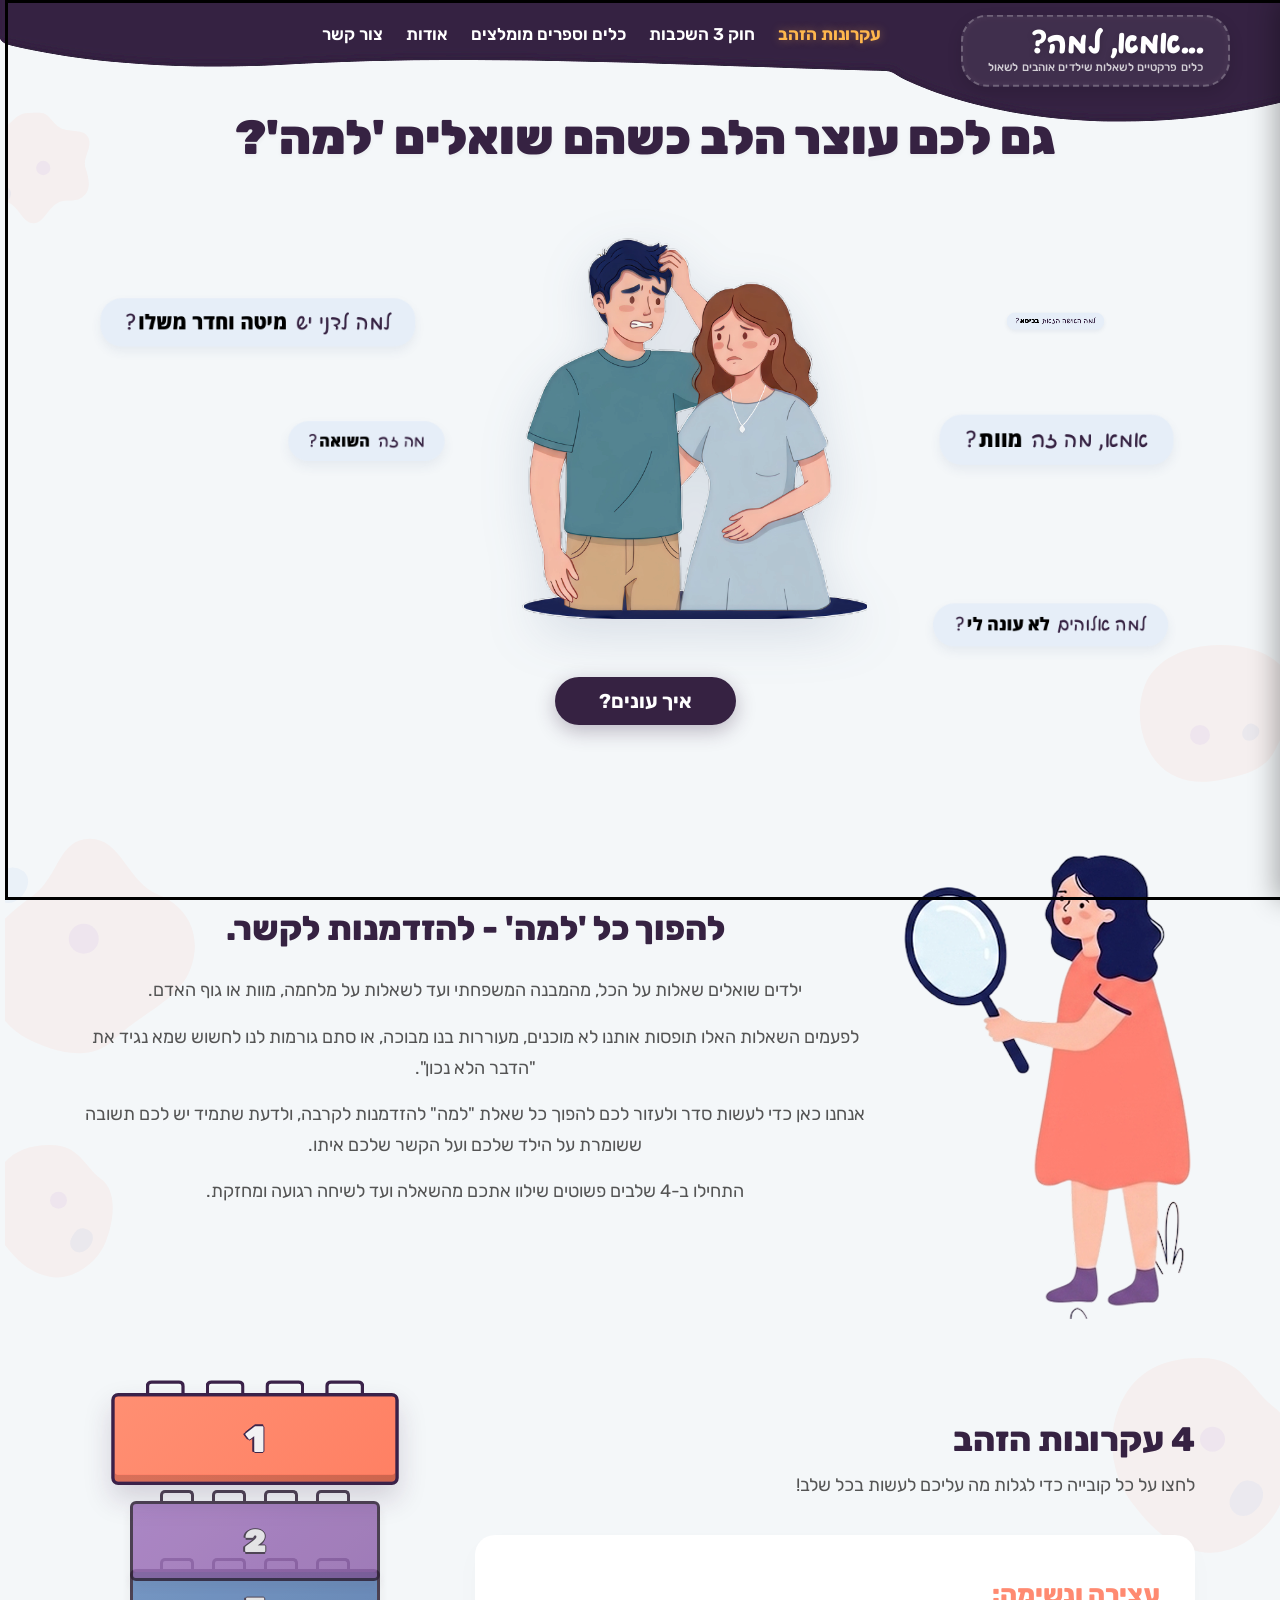
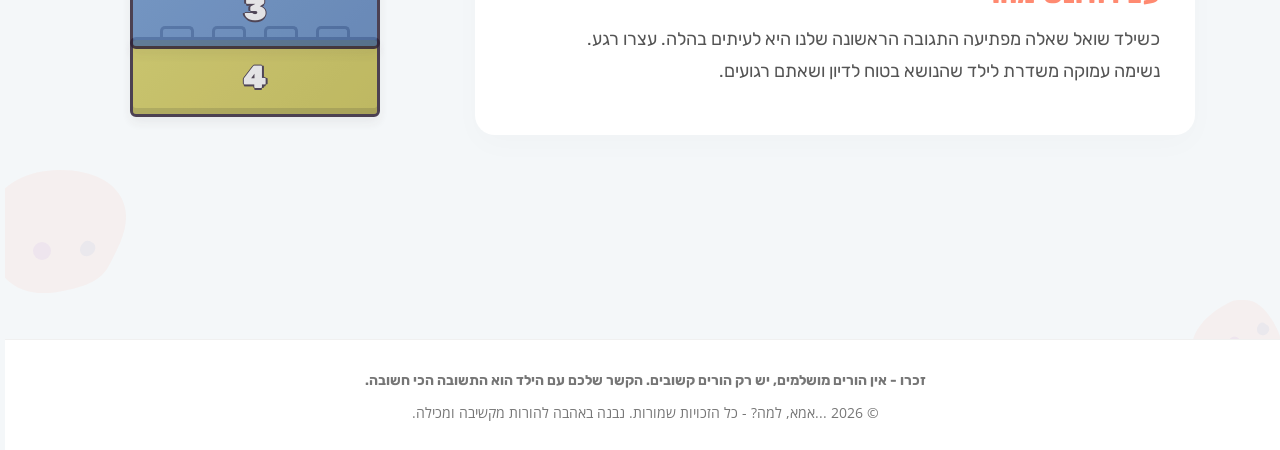
==== index.html @ 7086924c "יישור שורות סקשן עקרונות הזהב" ====
<!DOCTYPE html>
<html lang="he" dir="rtl">

<head>
    <meta charset="utf-8" />
    <title>...אמא, למה? | כלים פרקטיים לשאלות של ילדים</title>
    <meta name="viewport" content="width=device-width, initial-scale=1.0, user-scalable=yes">

    <!-- Meta Descriptions for SEO -->
    <meta name="description"
        content="אתר המעניק כלים מעשיים ותשובות מותאמות לשאלות מורכבות שילדים שואלים על החיים, משפחה, חברה ונושאים רגישים.">

    <!-- CSS Links -->
    <link href="styles/reset.css" rel="stylesheet" />
    <link href="styles/common.css" rel="stylesheet" />
    <link href="styles/indexStyle.css" rel="stylesheet" />
</head>

<body>
    <!-- Thin Frame Border for Visual Focus -->
    <div class="global-frame"></div>

    <!-- Soft Pastel Amorphous Background Graphics inside wrapper to prevent bottom overflow -->
    <div class="bg-decorations-container" aria-hidden="true">
        <!-- Soft Pastel Amorphous Background Graphic on Left (Mid) -->
        <div class="bg-flower-decor">
            <svg viewBox="0 0 200 200" fill="none" xmlns="http://www.w3.org/2000/svg">
                <path
                    d="M100 15C125 15 130 50 155 60C180 70 190 95 180 120C170 145 140 155 120 175C100 195 70 185 50 175C30 165 15 140 15 115C15 90 35 75 55 60C75 45 75 15 100 15Z"
                    fill="#FF8A71" opacity="0.08" />
                <circle cx="95" cy="95" r="12" fill="#8B5CF6" opacity="0.06" />
                <path d="M45 40C55 45 50 60 40 65C30 70 20 60 25 50C30 40 35 35 45 40Z" fill="#4687E2" opacity="0.06" />
            </svg>
        </div>

        <!-- Soft Pastel Amorphous Background Graphic on Right (Mid-Low) -->
        <div class="bg-flower-decor-right">
            <svg viewBox="0 0 200 200" fill="none" xmlns="http://www.w3.org/2000/svg">
                <path
                    d="M100 20C135 20 140 45 160 60C180 75 175 110 165 135C155 160 125 180 100 175C75 170 60 155 45 135C30 115 25 85 35 60C45 35 65 20 100 20Z"
                    fill="#FF8A71" opacity="0.08" />
                <circle cx="110" cy="85" r="10" fill="#8B5CF6" opacity="0.06" />
                <path d="M145 120C155 125 150 140 140 145C130 150 120 140 125 130C130 120 135 115 145 120Z"
                    fill="#4687E2" opacity="0.06" />
            </svg>
        </div>

        <!-- Soft Pastel Amorphous Background Graphic on Left (High) -->
        <div class="bg-flower-decor-left-high">
            <svg viewBox="0 0 200 200" fill="none" xmlns="http://www.w3.org/2000/svg">
                <path
                    d="M100 15C115 15 120 35 135 40C150 45 170 40 175 55C180 70 165 85 170 100C175 115 180 135 165 145C150 155 140 145 125 155C110 165 105 185 90 185C75 185 70 165 55 155C40 145 25 155 15 140C5 125 15 105 15 90C15 75 5 55 15 45C25 35 45 40 55 30C65 20 70 15 90 15Z"
                    fill="#FF8A71" opacity="0.08" />
                <circle cx="105" cy="100" r="11" fill="#8B5CF6" opacity="0.06" />
                <path d="M50 130C60 135 55 150 45 155C35 160 25 150 30 140C35 130 40 125 50 130Z" fill="#4687E2"
                    opacity="0.06" />
            </svg>
        </div>

        <!-- Soft Pastel Amorphous Background Graphic on Left (Mid-Low) -->
        <div class="bg-flower-decor-left-mid-low">
            <svg viewBox="0 0 200 200" fill="none" xmlns="http://www.w3.org/2000/svg">
                <path
                    d="M100 20C135 20 140 45 160 60C180 75 175 110 165 135C155 160 125 180 100 175C75 170 60 155 45 135C30 115 25 85 35 60C45 35 65 20 100 20Z"
                    fill="#FF8A71" opacity="0.08" />
                <circle cx="110" cy="85" r="10" fill="#8B5CF6" opacity="0.06" />
                <path d="M145 120C155 125 150 140 140 145C130 150 120 140 125 130C130 120 135 115 145 120Z"
                    fill="#4687E2" opacity="0.06" />
            </svg>
        </div>

        <!-- Soft Pastel Amorphous Background Graphic on Right (Mid-High) -->
        <div class="bg-flower-decor-right-mid-high">
            <svg viewBox="0 0 200 200" fill="none" xmlns="http://www.w3.org/2000/svg">
                <path
                    d="M100 30C130 30 160 40 170 65C180 90 165 115 155 135C145 155 125 160 100 165C75 170 50 165 35 145C20 125 15 95 25 70C35 45 65 30 100 30Z"
                    fill="#FF8A71" opacity="0.08" />
                <circle cx="80" cy="120" r="10" fill="#8B5CF6" opacity="0.06" />
                <path d="M135 110C142 113 140 122 133 125C126 128 120 122 123 115C126 109 130 107 135 110Z"
                    fill="#4687E2" opacity="0.06" />
            </svg>
        </div>

        <!-- Soft Pastel Amorphous Background Graphic on Right (Low) -->
        <div class="bg-flower-decor-right-low">
            <svg viewBox="0 0 200 200" fill="none" xmlns="http://www.w3.org/2000/svg">
                <path
                    d="M100 20C120 20 135 40 145 60C155 80 160 110 150 135C140 160 115 170 95 175C75 180 55 175 40 155C25 135 20 105 25 80C30 55 55 35 75 25C85 20 85 20 100 20Z"
                    fill="#FF8A71" opacity="0.08" />
                <circle cx="85" cy="80" r="8" fill="#8B5CF6" opacity="0.06" />
                <path d="M130 55C138 58 135 68 128 70C120 72 115 65 118 58C121 52 125 50 130 55Z" fill="#4687E2"
                    opacity="0.06" />
            </svg>
        </div>

        <!-- Soft Pastel Amorphous Background Graphic on Left (Low) -->
        <div class="bg-flower-decor-left-low">
            <svg viewBox="0 0 200 200" fill="none" xmlns="http://www.w3.org/2000/svg">
                <path
                    d="M100 30C130 30 160 40 170 65C180 90 165 115 155 135C145 155 125 160 100 165C75 170 50 165 35 145C20 125 15 95 25 70C35 45 65 30 100 30Z"
                    fill="#FF8A71" opacity="0.08" />
                <circle cx="80" cy="120" r="10" fill="#8B5CF6" opacity="0.06" />
                <path d="M135 110C142 113 140 122 133 125C126 128 120 122 123 115C126 109 130 107 135 110Z"
                    fill="#4687E2" opacity="0.06" />
            </svg>
        </div>

        <!-- Soft Pastel Amorphous Background Graphic on Bottom Right -->
        <div class="bg-flower-decor-bottom-right">
            <svg viewBox="0 0 200 200" fill="none" xmlns="http://www.w3.org/2000/svg">
                <path
                    d="M100 40C120 40 140 50 150 70C160 90 150 110 140 120C130 130 110 135 90 130C70 125 60 110 50 90C40 70 60 50 80 40C90 35 90 40 100 40Z"
                    fill="#FF8A71" opacity="0.08" />
                <circle cx="110" cy="90" r="8" fill="#8B5CF6" opacity="0.06" />
                <path d="M120 70C125 72 122 78 118 80C114 82 110 78 112 74C114 70 116 68 120 70Z" fill="#4687E2"
                    opacity="0.06" />
            </svg>
        </div>
    </div>

    <!-- ==========================================
         ABOVE THE FOLD
         ========================================== -->
    <!-- Eggplant Wavy Header / Navbar -->
    <header class="main-header">
        <!-- New Bubbly Background SVGs -->
        <!-- Bubbly & Wavy Header Background with organic liquid blend -->
        <div class="header-svgs-bg">
            <!-- Highly refined SVG gooey filter to round out the intersection smoothly -->
            <svg style="visibility: hidden; position: absolute;" width="0" height="0"
                xmlns="http://www.w3.org/2000/svg">
                <defs>
                    <filter id="goo">
                        <feGaussianBlur in="SourceGraphic" stdDeviation="5" result="blur" />
                        <feColorMatrix in="blur" mode="matrix" values="1 0 0 0 0  0 1 0 0 0  0 0 1 0 0  0 0 0 18 -7"
                            result="goo" />
                    </filter>
                </defs>
            </svg>
            <!-- 1: Stretching wave across the top -->
            <svg class="header-bg-wave" viewBox="0 0 1440 120" preserveAspectRatio="none"
                xmlns="http://www.w3.org/2000/svg">
                <path d="M0,0 H1440 V60 C1100,100 700,50 300,70 C150,75 50,60 0,50 Z" fill="#362242" />
            </svg>
            <!-- 2: Bubbly element under logo (RTL Right side) -->
            <svg class="header-logo-blob" viewBox="0 0 400 140" preserveAspectRatio="none"
                xmlns="http://www.w3.org/2000/svg">
                <path d="M400,0 V100 C250,140 100,120 20,80 C10,60 0,40 0,0 Z" fill="#362242" />
            </svg>
        </div>
        <div class="header-container">
            <!-- Logo & Slogan (Right aligned in RTL) -->
            <a href="index.html" class="logo-area">
                <h1 class="logo-title">...אמא, למה?</h1>
                <span class="logo-slogan">כלים פרקטיים לשאלות שילדים אוהבים לשאול</span>
            </a>

            <!-- Desktop Navigation Links (Left aligned in RTL) -->
            <nav class="desktop-nav" aria-label="ניווט ראשי">
                <ul class="nav-list">
                    <li><a href="index.html#lego-principles" class="nav-link active" data-page="home">עקרונות הזהב</a>
                    </li>
                    <li><a href="layers.html" class="nav-link" data-page="layers">חוק 3 השכבות</a></li>
                    <li><a href="tools.html" class="nav-link" data-page="tools">כלים וספרים מומלצים</a></li>
                    <li><a href="about.html" class="nav-link" data-page="about">אודות</a></li>
                    <li><a href="contact.html" class="nav-link" data-page="contact">צור קשר</a></li>
                </ul>
            </nav>

            <!-- Mobile Hamburger Button -->
            <button id="hamburger-btn" class="hamburger-btn" aria-label="פתח תפריט ניווט" aria-expanded="false">
                <span class="hamburger-bar"></span>
                <span class="hamburger-bar"></span>
                <span class="hamburger-bar"></span>
            </button>
        </div>


    </header>

    <!-- Mobile Drawer Navigation -->
    <div id="mobile-menu" class="mobile-menu-drawer">
        <div class="mobile-menu-overlay"></div>
        <div class="mobile-menu-content">
            <div class="mobile-menu-header">
                <span class="mobile-menu-title">...אמא, למה?</span>
                <button id="close-menu-btn" class="close-menu-btn" aria-label="סגור תפריט">&times;</button>
            </div>
            <ul class="mobile-nav-list">
                <li><a href="index.html#lego-principles" class="menu-link active" data-page="home">עקרונות הזהב</a></li>
                <li><a href="layers.html" class="menu-link" data-page="layers">חוק 3 השכבות</a></li>
                <li><a href="tools.html" class="menu-link" data-page="tools">כלים וספרים מומלצים</a></li>
                <li><a href="about.html" class="menu-link" data-page="about">אודות</a></li>
                <li><a href="contact.html" class="menu-link" data-page="contact">צור קשר</a></li>
            </ul>
        </div>
    </div>

    <main class="main-page-content">
        <!-- Speech Bubble Question Cloud -->
        <section class="above-the-fold-section">
            <h2 class="hero-title">גם לכם עוצר הלב כשהם שואלים 'למה'?</h2>

            <div class="mobile-parents-container">
                <img src="images/parents.png" alt="הורים" class="mobile-parents-img" />
            </div>

            <main id="bubble-field" class="bubble-field-container">
                <div id="bubble-cluster" class="bubble-cluster-grid">

                    <!-- Left Side Speech Bubbles (5 bubbles) -->
                    <div class="hero-bubbles-column left-column">
                        <div class="chat-bubble kid interactive-bubble tail-bottom-left size-medium" id="bubble-lesbian"
                            data-question-id="lesbian">
                            מה זה אומר שמישהי <strong>לסבית</strong>?
                        </div>
                        <div class="chat-bubble kid interactive-bubble tail-bottom-left size-medium-large"
                            data-question-id="wheelchair">
                            למה האישה הזאת <strong>בכיסא</strong>?
                        </div>
                        <div class="chat-bubble kid interactive-bubble tail-top-right size-large"
                            data-question-id="death">
                            אמא, מה זה <strong>מוות</strong>?
                        </div>
                        <div class="chat-bubble kid interactive-bubble tail-top-right size-small" id="bubble-ashkenazi"
                            data-question-id="ashkenazi">
                            מה זה אומר שאני <strong>אשכנזי</strong>?
                        </div>
                        <div class="chat-bubble kid interactive-bubble tail-top-left size-medium-large"
                            data-question-id="god-answering">
                            למה אלוהים <strong>לא עונה לי</strong>?
                        </div>
                    </div>

                    <!-- Center Parents Image -->
                    <div class="hero-parents-center">
                        <img src="images/parents.png" alt="הורים" class="hero-parents-img" />
                    </div>

                    <!-- Right Side Speech Bubbles (6 bubbles) -->
                    <div class="hero-bubbles-column right-column">
                        <div class="chat-bubble kid interactive-bubble tail-top-left size-medium-large"
                            data-question-id="two-dads">
                            למה לנועה יש <strong>שני אבאים</strong>?
                        </div>
                        <div class="chat-bubble kid interactive-bubble tail-bottom-right size-large"
                            data-question-id="danny-room">
                            למה לדני יש <strong>מיטה וחדר משלו</strong>?
                        </div>
                        <div class="chat-bubble kid interactive-bubble tail-bottom-left size-medium"
                            data-question-id="holocaust">
                            מה זה <strong>השואה</strong>?
                        </div>
                        <div class="chat-bubble kid interactive-bubble tail-top-right size-medium-large"
                            data-question-id="sign-language">
                            למה אנשים מדברים <strong>עם הידיים</strong>?
                        </div>
                        <div class="chat-bubble kid interactive-bubble tail-bottom-right size-small"
                            data-question-id="skin-color">
                            למה האיש הזה <strong>שחור</strong>?
                        </div>
                    </div>

                </div>
            </main>

            <div class="hero-cta-wrapper">
                <a href="#commandments" class="hero-cta-btn">איך עונים?</a>
            </div>
        </section>

        <!-- ==========================================
         BELOW THE FOLD
         ========================================== -->

        <!-- סקשן 1: אודות ו-4 הדיברות -->
        <section id="commandments" class="below-the-fold-section explanation-section">
            <div class="explanation-header-container">
                <div class="explanation-text-content">
                    <h2 class="explanation-title">להפוך כל 'למה' - להזדמנות לקשר.</h2>
                    <div class="explanation-paragraphs">
                        <p>ילדים שואלים שאלות על הכל, מהמבנה המשפחתי ועד לשאלות על מלחמה, מוות או גוף האדם.</p>
                        <p>לפעמים השאלות האלו תופסות אותנו לא מוכנים, מעוררות בנו מבוכה, או סתם גורמות לנו לחשוש שמא
                            נגיד את "הדבר הלא נכון".</p>
                        <p>אנחנו כאן כדי לעשות סדר ולעזור לכם להפוך כל שאלת "למה" להזדמנות לקרבה, ולדעת שתמיד יש לכם
                            תשובה ששומרת על הילד שלכם ועל הקשר שלכם איתו.</p>
                        <p>התחילו ב-4 שלבים פשוטים שילוו אתכם מהשאלה ועד לשיחה רגועה ומחזקת.</p>
                    </div>
                </div>

                <div class="explanation-character-container">
                    <img src="images/girl in red.png" alt="איור של ילדה קשובה" class="girl-illustration" />
                </div>
            </div>
        </section>

        <!-- ==========================================
         סקשן 2: 4 עקרונות הזהב (קוביות לגו אינטראקטיביות)
         ========================================== -->
        <section id="lego-principles" class="below-the-fold-section lego-principles-section active-1">
            <div class="lego-principles-container">
                <!-- Right Column: Title, Subtitle and dynamic text box (RTL: appears right) -->
                <div class="lego-text-column">
                    <h2 class="lego-section-title">4 עקרונות הזהב</h2>
                    <p class="lego-section-subtitle">לחצו על כל קובייה כדי לגלות מה עליכם לעשות בכל שלב!</p>

                    <div class="lego-text-container" id="lego-text-container">
                        <h3 class="lego-text-title" id="lego-text-title">עצירה ונשימה:</h3>
                        <p class="lego-text-desc" id="lego-text-desc">כשילד שואל שאלה מפתיעה התגובה הראשונה שלנו היא
                            לעיתים בהלה. עצרו רגע.<br>נשימה עמוקה משדרת לילד שהנושא בטוח לדיון ושאתם רגועים.</p>
                    </div>
                </div>

                <!-- Left Column: LEGO Brick Tower (RTL: appears left) -->
                <div class="lego-tower-column">
                    <div class="lego-tower active-1" id="lego-tower">
                        <!-- Brick 1 -->
                        <button class="lego-brick brick-1 active" data-brick="1" aria-label="עקרון 1: עצירה ונשימה">
                            <span class="brick-studs">
                                <span></span>
                                <span></span>
                                <span></span>
                                <span></span>
                            </span>
                            <span class="brick-label">1</span>
                        </button>

                        <!-- Brick 2 -->
                        <button class="lego-brick brick-2" data-brick="2" aria-label="עקרון 2: שיקוף והבהרה">
                            <span class="brick-studs">
                                <span></span>
                                <span></span>
                                <span></span>
                                <span></span>
                            </span>
                            <span class="brick-label">2</span>
                        </button>

                        <!-- Brick 3 -->
                        <button class="lego-brick brick-3" data-brick="3" aria-label="עקרון 3: דיוק התשובה">
                            <span class="brick-studs">
                                <span></span>
                                <span></span>
                                <span></span>
                                <span></span>
                            </span>
                            <span class="brick-label">3</span>
                        </button>

                        <!-- Brick 4 -->
                        <button class="lego-brick brick-4" data-brick="4" aria-label="עקרון 4: בדיקת תחושת הילד">
                            <span class="brick-studs">
                                <span></span>
                                <span></span>
                                <span></span>
                                <span></span>
                            </span>
                            <span class="brick-label">4</span>
                        </button>
                    </div>
                </div>
            </div>
        </section>




        <!-- ==========================================
         MODAL POPUP FOR QUESTIONS & ANSWERS
         ========================================== -->
        <div id="question-modal" class="modal-overlay" aria-hidden="true" style="display: none;">
            <div class="modal-backdrop"></div>
            <div class="modal-content">
                <button id="modal-close-btn" class="modal-close-btn" aria-label="סגור חלון">&times;</button>
                <div id="modal-body" class="modal-body">
                    <!-- Dynamically injected Q&A details -->
                </div>
            </div>
        </div>

    </main>

    <!-- Footer Area -->
    <footer class="main-footer">
        <p class="footer-quote">זכרו - אין הורים מושלמים, יש רק הורים קשובים. הקשר שלכם עם הילד הוא התשובה הכי חשובה.
        </p>
        <p class="footer-copyright" style="margin-top: 15px;">© 2026 ...אמא, למה? - כל הזכויות שמורות. נבנה באהבה להורות
            מקשיבה ומכילה.</p>
    </footer>

    <!-- JavaScripts -->
    <script src="scripts/bubbles.js"></script>
    <script src="scripts/dashboard.js"></script>
</body>

</html>
---- styles/common.css ----
/* ==========================================================================
   COMMON SHARED STYLES
   ========================================================================== */

/* ==========================================================================
   DESIGN LANGUAGE & SYSTEM VARIABLES
   ========================================================================== */
@import url('https://fonts.googleapis.com/css2?family=Playpen+Sans+Hebrew:wght@100..800&display=swap');
@import url('https://fonts.googleapis.com/css2?family=Open+Sans:wdth,wght@75..100,300..800&display=swap');
@import url('https://fonts.googleapis.com/css2?family=Rubik:wght@300..900&display=swap');

:root {
    /* Backgrounds */
    --bg-primary: #F4F7F9;
    /* Bluish-grey soft and soft (#F4F7F9) */
    --bg-secondary: #FFFFFF;
    /* Pure White */
    --bg-matte-grey: #EFF1F3;
    /* Premium Matte Grey for container */

    /* Brand Colors */
    --eggplant: #362242;
    /* Dark purple eggplant */
    --navy-blue: #1B2A4A;
    /* Navy Blue capsule divider */
    --bubble-azure: #E6EEF8;
    /* Speech bubble background */

    /* Text */
    --text-primary: #000000;
    --text-secondary: #545454;
    --text-tertiary: #767676;

    /* Highlights (Figma Spec) */
    --highlight-blue: #4687E2;
    --highlight-indigo: #B369E4;
    --highlight-yellow: #D2C517;

    /* Accent & Decorative Colors */
    --accent-salmon: #FF8A71;
    --accent-red: #E63946;
    --accent-orange: #F77F00;

    /* 3 Layers Variables - Gentle Pastels for high contrast dark text */
    --layer-1-color: #DCE9FD;
    /* Soft sky blue */
    --layer-1-hover: #C7DEFD;
    --layer-1-text: #1E3A8A;
    --layer-2-color: #F1E4FC;
    /* Soft purple */
    --layer-2-hover: #E6CEFC;
    --layer-2-text: #5B21B6;
    --layer-3-color: #FFEBE6;
    /* Soft peach */
    --layer-3-hover: #FFD7CE;
    --layer-3-text: #9A3412;
}

/* ==========================================================================
   GLOBAL RESET & DECORATIONS
   ========================================================================== */
* {
    box-sizing: border-box;
    margin: 0;
    padding: 0;
}

html {
    scroll-behavior: smooth;
    /* Hide scrollbar for Firefox and IE/Edge */
    scrollbar-width: none;
    -ms-overflow-style: none;
}

/* Hide scrollbar for Chrome, Safari and Opera */
html::-webkit-scrollbar {
    display: none;
}

body {
    background-color: var(--bg-primary);
    color: var(--text-primary);
    font-family: "Open Sans", sans-serif;
    font-size: 18px;
    font-weight: 400;
    min-height: 100vh;
    overflow-x: hidden;
    position: relative;
    display: flex;
    flex-direction: column;
    /* Hide scrollbar for Firefox and IE/Edge */
    scrollbar-width: none;
    -ms-overflow-style: none;
}

/* Hide scrollbar for Chrome, Safari and Opera */
body::-webkit-scrollbar {
    display: none;
}

/* Container to clip background decorations so they never overflow below the footer */
.bg-decorations-container {
    position: absolute;
    top: 0;
    left: 0;
    right: 0;
    bottom: 0;
    overflow: hidden;
    pointer-events: none;
    z-index: 0;
}

/* Let main content grow to push footer to the very bottom on short pages */
.main-page-content {
    flex: 1 0 auto;
}


/* Thin focus border around the entire body */
.global-frame {
    position: fixed;
    top: 0;
    left: 0;
    right: 0;
    bottom: 0;
    border: 3px solid #000000;
    pointer-events: none;
    z-index: 9999;
}

/* Background floating organic graphic (Left) */
.bg-flower-decor {
    position: absolute;
    top: 40%;
    left: -40px;
    width: 250px;
    height: 250px;
    pointer-events: none;
    z-index: 0;
    animation: floatDecor 8s ease-in-out infinite;
}

@keyframes floatDecor {

    0%,
    100% {
        transform: translateY(0) rotate(0deg);
    }

    50% {
        transform: translateY(-10px) rotate(3deg);
    }
}

/* Background floating organic graphic (Right) */
.bg-flower-decor-right {
    position: absolute;
    top: 65%;
    right: -40px;
    width: 250px;
    height: 250px;
    pointer-events: none;
    z-index: 0;
    animation: floatDecorRight 9s ease-in-out infinite;
}

@keyframes floatDecorRight {

    0%,
    100% {
        transform: translateY(0) rotate(0deg);
    }

    50% {
        transform: translateY(10px) rotate(-4deg);
    }
}

/* Background floating organic graphic (Right, High) */
.bg-flower-decor-right-high {
    position: absolute;
    top: 15%;
    right: -30px;
    width: 150px;
    height: 150px;
    pointer-events: none;
    z-index: 0;
    animation: floatDecorRightHigh 7s ease-in-out infinite;
}

@keyframes floatDecorRightHigh {
    0%,
    100% {
        transform: translateY(0) rotate(0deg) scale(1);
    }
    50% {
        transform: translateY(-8px) rotate(4deg) scale(1.02);
    }
}

/* Background floating organic graphic (Left, Low) */
.bg-flower-decor-left-low {
    position: absolute;
    top: 85%;
    left: -35px;
    width: 180px;
    height: 180px;
    pointer-events: none;
    z-index: 0;
    animation: floatDecorLeftLow 10s ease-in-out infinite;
}

@keyframes floatDecorLeftLow {
    0%,
    100% {
        transform: translateY(0) rotate(0deg) scale(1);
    }
    50% {
        transform: translateY(12px) rotate(-3deg) scale(0.98);
    }
}

/* Background floating organic graphic (Left, High) */
.bg-flower-decor-left-high {
    position: absolute;
    top: 5%;
    left: -30px;
    width: 130px;
    height: 130px;
    pointer-events: none;
    z-index: 0;
    animation: floatDecorLeftHigh 8.5s ease-in-out infinite;
}

@keyframes floatDecorLeftHigh {
    0%, 100% {
        transform: translateY(0) rotate(0deg);
    }
    50% {
        transform: translateY(-6px) rotate(-3deg);
    }
}

/* Background floating organic graphic (Left, Mid-Low) */
.bg-flower-decor-left-mid-low {
    position: absolute;
    top: 55%;
    left: -40px;
    width: 170px;
    height: 170px;
    pointer-events: none;
    z-index: 0;
    animation: floatDecorLeftMidLow 9.5s ease-in-out infinite;
}

@keyframes floatDecorLeftMidLow {
    0%, 100% {
        transform: translateY(0) rotate(0deg);
    }
    50% {
        transform: translateY(8px) rotate(3deg);
    }
}

/* Background floating organic graphic (Right, Mid-High) */
.bg-flower-decor-right-mid-high {
    position: absolute;
    top: 30%;
    right: -35px;
    width: 200px;
    height: 200px;
    pointer-events: none;
    z-index: 0;
    animation: floatDecorRightMidHigh 8.2s ease-in-out infinite;
}

@keyframes floatDecorRightMidHigh {
    0%, 100% {
        transform: translateY(0) rotate(0deg);
    }
    50% {
        transform: translateY(-9px) rotate(4deg);
    }
}

/* Background floating organic graphic (Right, Low) */
.bg-flower-decor-right-low {
    position: absolute;
    top: 92%;
    right: -30px;
    width: 140px;
    height: 140px;
    pointer-events: none;
    z-index: 0;
    animation: floatDecorRightLow 7.8s ease-in-out infinite;
}

@keyframes floatDecorRightLow {
    0%, 100% {
        transform: translateY(0) rotate(0deg);
    }
    50% {
        transform: translateY(7px) rotate(-4deg);
    }
}

/* Background floating organic graphic (Bottom Right) */
.bg-flower-decor-bottom-right {
    position: absolute;
    top: 96%;
    right: -40px;
    width: 220px;
    height: 220px;
    pointer-events: none;
    z-index: 0;
    animation: floatDecorBottomRight 11s ease-in-out infinite;
}

@keyframes floatDecorBottomRight {
    0%, 100% {
        transform: translateY(0) rotate(0deg);
    }
    50% {
        transform: translateY(-12px) rotate(4deg);
    }
}

/* Headings */
h1,
h2,
h3,
p,
.quote,
.caption {
    font-family: "Open Sans", sans-serif;
}



/* ==========================================================================
   HEADER & NAVBAR (ABOVE THE FOLD)
   ========================================================================== */
.above-the-fold-section {
    position: relative;
    width: 100%;
    display: flex;
    flex-direction: column;
    z-index: 10;
}

.main-header {
    background-color: transparent;
    width: 100%;
    position: sticky;
    top: 0;
    padding-top: 20px;
    z-index: 1000;
    border-bottom: none;
}

.header-svgs-bg {
    position: absolute;
    top: 0;
    left: 0;
    width: 100%;
    height: 100%;
    z-index: -1;
    pointer-events: none;
    filter: drop-shadow(0 5px 8px rgba(0, 0, 0, 0.18)) url("#goo");
}

.header-bg-wave {
    position: absolute;
    top: -15px;
    left: -5px;
    width: calc(100% + 10px);
    height: 135px;
}

.header-logo-blob {
    position: absolute;
    top: -15px;
    right: -15px;
    width: 425px;
    height: 155px;
}

@media (max-width: 767px) {
    .header-logo-blob {
        width: 320px;
        height: 135px;
    }
}

.header-container {
    max-width: 1200px;
    margin: 0 auto;
    padding: 0 40px;
    display: flex;
    justify-content: flex-start;
    gap: 60px;
    align-items: center;
    direction: rtl;
}

/* Logo Area (Right-aligned, absolute to viewport) */
/* Logo Area (Right-aligned, absolute to viewport) */
.logo-area {
    position: absolute;
    right: 55px;
    top: calc(50% + 26px);
    transform: translateY(-50%);
    display: flex;
    flex-direction: column;
    text-align: right;
    background: rgba(255, 255, 255, 0.06);
    padding: 12px 25px;
    border-radius: 26px;
    /* beautiful, clean, non-scribbled rounded bubble */
    border: 2px solid transparent;
    /* stable layout size reservation */
    box-shadow: 0 6px 15px rgba(0, 0, 0, 0.12), inset 0 0 10px rgba(255, 255, 255, 0.05);
    z-index: 1001;
    /* sit above background SVGs */
    overflow: visible;
    /* so borders can render clearly without clipping */
    text-decoration: none;
    /* ensure no link underlines */
}

/* GPU-Accelerated Borders to completely eliminate layout recalculations and flickering */
.logo-area::before,
.logo-area::after {
    content: '';
    position: absolute;
    top: -2px;
    left: -2px;
    right: -2px;
    bottom: -2px;
    border-radius: inherit;
    pointer-events: none;
    transition: opacity 0.3s ease;
}

/* Initial state: dashed hand-drawn style outline */
.logo-area::before {
    border: 2px dashed rgba(255, 255, 255, 0.25);
    opacity: 1;
    z-index: 1;
}

/* Hover state: beautiful continuous solid outline (hidden initially) */
.logo-area::after {
    border: 2px solid rgba(255, 255, 255, 0.25);
    opacity: 0;
    z-index: 1;
}

/* Hover transition interaction - 100% GPU accelerated, no white block flickering! */
.logo-area:hover::before {
    opacity: 0;
}

.logo-area:hover::after {
    opacity: 1;
}

.logo-title {
    font-family: "Playpen Sans Hebrew", cursive, sans-serif;
    font-size: 30px;
    /* adjusted slightly to sit beautifully in the sketchy bubble */
    font-weight: 800;
    color: #FFFFFF;
    letter-spacing: -0.5px;
    text-shadow: 0 3px 6px rgba(0, 0, 0, 0.15);
    /* removed cyan glow */
    display: inline-block;
    position: relative;
    z-index: 2;
    /* ensure sits cleanly above borders */
    transition: color 0.3s ease, text-shadow 0.3s ease;
}

.logo-area:hover .logo-title {
    color: #FFFFFF;
    /* do not change color when hovering/clicking */
    text-shadow: 0 3px 6px rgba(0, 0, 0, 0.15);
    /* no glow */
}

.logo-slogan {
    font-family: "Rubik", sans-serif;
    font-size: 11.5px;
    /* adjusted slightly for perfect neat fit */
    font-weight: 500;
    color: rgba(255, 255, 255, 0.85);
    margin-top: 3px;
    letter-spacing: 0.1px;
    opacity: 0.9;
    position: relative;
    z-index: 2;
    /* ensure sits cleanly above borders */
    transition: color 0.3s ease, opacity 0.3s ease;
}

.logo-area:hover .logo-slogan {
    color: rgba(255, 255, 255, 0.85);
    /* do not change color when hovering/clicking */
    opacity: 0.9;
}

/* Desktop Navigation (Left-aligned) */
.desktop-nav {
    display: block;
    margin-right: 320px;
    /* leaves exactly the same space for the logo as before! */
}

.nav-list {
    display: flex;
    list-style: none;
    gap: 15px;
    align-items: center;
}

.nav-link {
    font-family: "Rubik", sans-serif;
    color: #FFFFFF;
    text-decoration: none;
    font-size: 17px;
    font-weight: 600;
    padding: 6px 4px;
    position: relative;
    transition: color 0.25s ease, text-shadow 0.25s ease;
    display: inline-block;
}

.nav-link:hover {
    color: #FFE082;
    /* soft pastel yellow-gold */
    text-shadow: 0 0 8px rgba(255, 224, 130, 0.3);
}

.nav-link.active {
    color: #FFB74D;
    /* soft warm pastel orange */
    font-weight: 700;
    text-shadow: 0 0 10px rgba(255, 183, 77, 0.4);
}

/* Wavy bottom divider curves shape */
.header-wave-container {
    width: 100%;
    line-height: 0;
    margin-bottom: -1px;
}

.header-wave-container svg {
    display: block;
    width: 100%;
    height: 60px;
}

/* Mobile Hamburger button */
.hamburger-btn {
    display: none;
    flex-direction: column;
    justify-content: space-between;
    width: 26px;
    height: 18px;
    background: transparent;
    border: none;
    cursor: pointer;
    z-index: 110;
}

.hamburger-bar {
    width: 100%;
    height: 3px;
    background-color: #FFFFFF;
    border-radius: 2px;
    transition: all 0.3s ease;
}

/* Mobile Navigation Overlay Drawer */
.mobile-menu-drawer {
    position: fixed;
    top: 0;
    right: -100%;
    width: 100%;
    height: 100vh;
    z-index: 99999;
    display: flex;
    transition: right 0.4s cubic-bezier(0.4, 0, 0.2, 1);
}

.mobile-menu-drawer.active {
    right: 0;
}

.mobile-menu-overlay {
    flex: 1;
    background-color: rgba(0, 0, 0, 0.55);
    backdrop-filter: blur(4px);
}

.mobile-menu-content {
    width: 280px;
    background-color: var(--eggplant);
    height: 100%;
    padding: 30px;
    display: flex;
    flex-direction: column;
    box-shadow: -10px 0 25px rgba(0, 0, 0, 0.3);
}

.mobile-menu-header {
    display: flex;
    justify-content: space-between;
    align-items: center;
    margin-bottom: 40px;
    direction: rtl;
}

.mobile-menu-title {
    font-family: "Playpen Sans Hebrew", cursive, sans-serif;
    font-size: 24px;
    font-weight: 800;
    color: #FFFFFF;
    text-shadow: 0 0 10px rgba(0, 255, 255, 0.2);
}

.close-menu-btn {
    background: none;
    border: none;
    font-size: 32px;
    color: #FFFFFF;
    cursor: pointer;
}

.mobile-nav-list {
    list-style: none;
    display: flex;
    flex-direction: column;
    gap: 24px;
    text-align: right;
    direction: rtl;
}

.menu-link {
    font-family: "Rubik", sans-serif;
    color: #FFFFFF;
    text-decoration: none;
    font-size: 18px;
    font-weight: 600;
    display: block;
    padding: 10px 16px;
    border-radius: 20px;
    transition: all 0.25s ease;
    margin-bottom: 5px;
    border: 1px solid transparent;
}

.menu-link.active {
    color: #FFB74D;
    /* soft warm pastel orange */
    background-color: rgba(255, 255, 255, 0.15);
    border-color: rgba(255, 255, 255, 0.1);
}

.menu-link:hover {
    color: #FFE082;
    /* soft pastel yellow-gold */
    background-color: rgba(255, 255, 255, 0.08);
    padding-right: 22px;
}



/* ==========================================================================
   BELOW THE FOLD & CONTENT AREA
   ========================================================================== */
.below-the-fold-section {
    width: 100%;
    max-width: 1200px;
    margin: 0 auto;
    padding: 10px 40px 40px;
    position: relative;
    z-index: 10;
}

.content-layout-container {
    display: flex;
    flex-direction: row-reverse;
    gap: 40px;
    align-items: stretch;
    direction: rtl;
}

@media (min-width: 992px) {
    .content-layout-container.reverse-layout {
        flex-direction: row;
    }
}



/* ==========================================================================
   FOOTER
   ========================================================================== */
.main-footer {
    width: 100%;
    border-top: 1px solid rgba(0, 0, 0, 0.06);
    padding: 30px 40px;
    background-color: var(--bg-secondary);
    text-align: center;
    direction: rtl;
    margin-top: 60px;
    position: relative;
    z-index: 50;
}

.main-footer p {
    font-size: 14px;
    color: var(--text-tertiary);
}



@media (max-width: 991px) {
    .content-layout-container {
        flex-direction: column;
        align-items: center;
    }

}

@media (max-width: 767px) {
    body {
        font-size: 16px;
    }

    .main-header {
        padding-top: 15px;
    }

    .header-container {
        padding: 0 20px;
        position: relative;
        min-height: 70px;
    }

    .logo-area {
        position: absolute;
        right: 10px;
        top: 50%;
        transform: translateY(-50%);
        padding: 6px 15px;
        border-radius: 40% 25% 40% 30% / 30% 40% 25% 40%;
    }

    .logo-title {
        font-size: 22px;
    }

    .logo-slogan {
        font-size: 10.5px;
    }

    /* Show mobile hamburger, hide desktop links */
    .desktop-nav {
        display: none;
    }

    .hamburger-btn {
        display: flex;
        position: absolute;
        left: 20px;
        top: 50%;
        transform: translateY(-50%);
    }


    /* Dashboard compact columns */
    .below-the-fold-section {
        padding: 10px 20px 40px;
    }

    .dashboard-container {
        padding: 22px;
        border-radius: 18px;
    }

    .dashboard-title {
        font-size: 22px;
    }

    .dashboard-filter-pills {
        gap: 8px;
        margin-bottom: 20px;
    }

    .filter-pill {
        padding: 6px 14px;
        font-size: 13px;
    }

    .dashboard-cards-grid {
        grid-template-columns: 1fr;
        gap: 12px;
    }
}

}

/* ==========================================================================
   NEW CUSTOM INTERACTIVE ELEMENTS & WIDGETS
   ========================================================================== */

/* Alternating background section */
.bg-alt-section {
    background-color: var(--bg-matte-grey);
    border-radius: 30px;
    padding: 60px 40px !important;
    margin-top: 40px !important;
    margin-bottom: 40px !important;
    box-shadow: inset 0 2px 10px rgba(0, 0, 0, 0.02), 0 10px 30px rgba(0, 0, 0, 0.02);
}

/* Shared titles for sections */
.section-title-wrapper {
    margin-bottom: 45px;
    text-align: center;
    direction: rtl;
}

.section-main-title {
    font-family: "Rubik", sans-serif;
    font-size: 32px;
    font-weight: 900;
    color: var(--eggplant);
    position: relative;
    display: inline-block;
    padding-bottom: 12px;
}

.section-main-title::after {
    content: '';
    position: absolute;
    bottom: 0;
    left: 25%;
    right: 25%;
    height: 4px;
    background: linear-gradient(to left, var(--highlight-indigo), var(--highlight-blue));
    border-radius: 10px;
}

.section-main-subtitle {
    font-size: 17px;
    color: var(--text-secondary);
    margin-top: 12px;
    max-width: 680px;
    margin-left: auto;
    margin-right: auto;
    line-height: 1.5;
}



@media (max-width: 991px) {
    .bg-alt-section {
        padding: 40px 20px !important;
        margin-top: 30px !important;
        margin-bottom: 30px !important;
    }

    .section-main-title {
        font-size: 27px;
    }

}
---- styles/indexStyle.css ----
/* ==========================================================================
   INDEX / HOME PAGE SPECIFIC STYLES
   ========================================================================== */

/* ==========================================================================
   SPEECH BUBBLE CLOUD
   ========================================================================== */
.bubble-field-container {
    position: relative;
    width: 100%;
    min-height: auto;
    display: flex;
    align-items: center;
    justify-content: center;
    overflow: visible;
    padding: 0 85px;
}

/* Hero Title styling */
.hero-title {
    font-family: "Rubik", sans-serif;
    font-size: 48px;
    font-weight: 900;
    color: var(--eggplant);
    text-align: center;
    margin-top: 65px;
    margin-bottom: 45px;
    position: relative;
    z-index: 10;
    text-shadow: 0 2px 4px rgba(0, 0, 0, 0.05);
}

/* Mobile parents container (hidden on desktop) */
.mobile-parents-container {
    display: none;
}

/* Updated Bubble Cluster Grid to Grid layout on Desktop */
.bubble-cluster-grid {
    display: grid;
    grid-template-columns: 1fr auto 1fr;
    gap: 15px;
    align-items: center;
    width: 100%;
    max-width: 1380px;
    margin: 0 auto;
}

/* Bubbles side columns */
.hero-bubbles-column {
    display: flex;
    flex-direction: column;
    justify-content: center;
    gap: 45px; /* Increased vertical spacing to prevent overlapping */
    height: auto;
    min-height: auto;
    padding: 10px 0;
}

/* Set vertical spacing for bubbles in column */
.hero-bubbles-column .interactive-bubble {
    margin: 0; /* Reset margins since spacing is controlled by flex gap */
    left: auto;
    right: auto;
}

/* Staggered positioning of bubbles inside columns to create an organic scattered feel */
.left-column .interactive-bubble:nth-child(1) { align-self: flex-end; margin-right: 10px; }
.left-column .interactive-bubble:nth-child(2) { align-self: flex-start; margin-right: 25px; } /* Pushes inwards from the right edge */
.left-column .interactive-bubble:nth-child(3) { align-self: flex-end; margin-right: 30px; }
.left-column .interactive-bubble:nth-child(4) { align-self: flex-start; margin-right: 20px; } /* Pushes inwards from the right edge */
.left-column .interactive-bubble:nth-child(5) { align-self: flex-end; margin-right: 5px; }

.right-column .interactive-bubble:nth-child(1) { align-self: flex-start; margin-left: 10px; }
.right-column .interactive-bubble:nth-child(2) { align-self: flex-end; margin-left: 30px; } /* Pushes inwards from the left edge */
.right-column .interactive-bubble:nth-child(3) { align-self: flex-start; margin-left: 30px; }
.right-column .interactive-bubble:nth-child(4) { align-self: flex-end; margin-left: 20px; } /* Pushes inwards from the left edge */
.right-column .interactive-bubble:nth-child(5) { align-self: flex-start; margin-left: 5px; }

/* Center Column Parents styling */
.hero-parents-center {
    display: flex;
    justify-content: center;
    align-items: center;
    position: relative;
    z-index: 2;
    width: 100%;
}

.hero-parents-img {
    display: block;
    margin: 0 auto;
    width: 440px; /* Enlarged parents illustration for prominent desktop focus */
    max-width: 100%;
    height: auto;
    filter: drop-shadow(0 15px 25px rgba(54, 82, 122, 0.15));
    animation: floatParents 6s ease-in-out infinite;
}

@keyframes floatParents {
    0%, 100% {
        transform: translateY(0);
    }
    50% {
        transform: translateY(-8px);
    }
}

/* Chat bubble font size modifiers to match hero_1.png */
.chat-bubble.size-small {
    font-size: 14px !important;
    padding: 8px 16px;
}

.chat-bubble.size-medium {
    font-size: 18px !important;
    padding: 10px 20px;
}

.chat-bubble.size-medium-large {
    font-size: 21px !important;
    padding: 12px 24px;
}

.chat-bubble.size-large {
    font-size: 25px !important;
    padding: 14px 28px;
}

/* CTA Button at bottom of fold styling */
.hero-cta-wrapper {
    display: flex;
    justify-content: center;
    align-items: center;
    margin-top: 30px; /* Reduced to bring CTA button above the fold */
    margin-bottom: 40px;
    position: relative;
    z-index: 15;
    width: 100%;
}

.hero-cta-btn {
    font-family: "Rubik", sans-serif;
    font-size: 20px;
    font-weight: 700;
    color: #FFFFFF;
    background-color: var(--eggplant);
    padding: 12px 42px;
    border-radius: 50px;
    text-decoration: none;
    box-shadow: 0 6px 20px rgba(54, 34, 66, 0.3);
    transition: all 0.3s ease;
    border: 2px solid transparent;
}

.hero-cta-btn:hover {
    background-color: #FFFFFF;
    color: var(--eggplant);
    border-color: var(--eggplant);
    transform: translateY(-3px);
    box-shadow: 0 10px 25px rgba(54, 34, 66, 0.2);
}

/* Chat bubble designs */
.chat-bubble {
    background-color: var(--bubble-azure);
    border-radius: 26px;
    padding: 12px 22px;
    display: inline-block;
    color: #1A2F4C;
    text-decoration: none;
    position: relative;
    box-shadow: 0 6px 14px rgba(54, 82, 122, 0.08);
    transition: box-shadow 0.25s ease, border-color 0.25s ease;
}

/* speech bubble tails (pointing different directions organically) */
.chat-bubble::after {
    content: '';
    position: absolute;
    width: 14px;
    height: 14px;
    background-color: var(--bubble-azure);
    transform: rotate(45deg);
    border-radius: 3px;
    transition: background-color 0.2s ease;
}

/* Bottom Right Tail */
.chat-bubble.tail-bottom-right::after {
    bottom: -6px;
    right: 28px;
}

/* Bottom Left Tail */
.chat-bubble.tail-bottom-left::after {
    bottom: -6px;
    left: 28px;
}

/* Top Right Tail */
.chat-bubble.tail-top-right::after {
    top: -6px;
    right: 28px;
}

/* Top Left Tail */
.chat-bubble.tail-top-left::after {
    top: -6px;
    left: 28px;
}

/* Text Stylings in Bubbles (RTL Conversational) */
.chat-bubble.kid {
    font-family: "Playpen Sans Hebrew", cursive, sans-serif;
    font-size: 20px;
    font-weight: 500;
    color: var(--eggplant);
    /* Soft purplish-eggplant background phrase */
}

/* Modern bold blocky highlights */
.chat-bubble.kid strong {
    font-family: "Open Sans", sans-serif;
    font-weight: 800;
    color: #000000;
    padding: 0 3px;
}

/* Interactive gravity bubble scaling details */
.interactive-bubble {
    position: relative;
    transform: scale(0.85);
    transform-origin: center center;
    white-space: nowrap;
    will-change: transform;
    cursor: default;
    user-select: none;
    -webkit-user-select: none;
    -moz-user-select: none;
    -ms-user-select: none;
    z-index: 1;
    margin: 4px -22px;
    border: 2.5px solid transparent;
    opacity: 0;
    pointer-events: none;
    transition: opacity 0.5s ease, border-color 0.25s ease, background-color 0.25s ease;
}

.interactive-bubble::after {
    display: none !important;
}

.interactive-bubble.visible {
    opacity: 1;
    pointer-events: auto;
}

.interactive-bubble:hover {
    z-index: 999 !important;
    border-color: var(--highlight-blue);
    background-color: #FFFFFF;
}

.interactive-bubble:hover::after {
    background-color: #FFFFFF;
}




/* ==========================================================================
   VIRTUAL DIVIDER
   ========================================================================== */
.virtual-divider-container {
    width: 100%;
    max-width: 1200px;
    margin: 40px auto 40px;
    padding: 0 40px;
    display: flex;
    flex-direction: column;
    align-items: center;
    position: relative;
    z-index: 5;
}

/* Speed Bump alternating ribbon */
.decorative-dash-line {
    display: flex;
    width: 90%;
    max-width: 820px;
    height: 8px;
    border-radius: 4px;
    overflow: hidden;
    box-shadow: inset 0 1px 3px rgba(0, 0, 0, 0.1);
}

.dash {
    flex: 1;
    height: 100%;
}

.dash.red {
    background-color: var(--accent-red);
}

.dash.orange {
    background-color: var(--accent-orange);
}

/* Navy Capsule block */
.navy-capsule-divider {
    width: 95%;
    max-width: 880px;
    height: 20px;
    background-color: var(--navy-blue);
    border-radius: 50px;
    margin-top: 5px;
    box-shadow: 0 5px 12px rgba(0, 0, 0, 0.12);
    position: relative;
}

.capsule-core {
    display: block;
    width: calc(100% - 10px);
    height: 8px;
    margin: 3px auto;
    background-color: rgba(255, 255, 255, 0.08);
    border-radius: 50px;
}



@media (max-width: 767px) {
    /* Mobile parents container styling */
    .mobile-parents-container {
        display: flex;
        justify-content: center;
        align-items: center;
        margin-top: 90px; /* Spec: 90px gap from title to parents image on mobile */
        margin-bottom: 10px;
    }

    .mobile-parents-img {
        width: 100%;
        max-width: 440px; /* Enlarged mobile parents illustration */
        height: auto;
        filter: drop-shadow(0 10px 20px rgba(54, 82, 122, 0.12));
    }

    .hero-title {
        margin-bottom: 0px; /* Override desktop 130px margin-bottom on mobile */
        font-size: 28px;
    }

    /* Disable gravity field, enable swipeable carousel for bubbles on mobile */
    .bubble-field-container {
        padding: 20px 0;
        min-height: auto;
        overflow-x: auto;
        justify-content: flex-start;
        -webkit-overflow-scrolling: touch;
        /* Carousel horizontal scroll snap */
        scroll-snap-type: x mandatory;
    }

    .bubble-cluster-grid {
        display: flex;
        flex-wrap: nowrap;
        gap: 15px;
        padding: 10px 20px 30px;
        width: max-content;
        margin: 0;
    }

    /* Unset the column behavior for bubbles on mobile so they act as direct children of the flex row */
    .hero-bubbles-column {
        display: contents;
    }

    /* Hide the parents image inside the scroll container on mobile */
    .hero-parents-center {
        display: none;
    }

    /* Reset staggered margins on mobile */
    .left-column .interactive-bubble,
    .right-column .interactive-bubble {
        align-self: auto !important;
        margin: 0 !important;
    }

    .chat-bubble {
        scroll-snap-align: center;
        box-shadow: 0 4px 10px rgba(0, 0, 0, 0.06);
    }

    .interactive-bubble {
        transform: scale(0) !important;
        opacity: 0 !important;
        pointer-events: none !important;
        margin: 0;
        white-space: normal;
        min-width: 240px;
        max-width: 280px;
        text-align: right;
        transition: opacity 0.5s ease, transform 0.5s cubic-bezier(0.34, 1.56, 0.64, 1), border-color 0.25s ease, background-color 0.25s ease !important;
    }

    .interactive-bubble.visible {
        transform: scale(1) !important;
        opacity: 1 !important;
        pointer-events: auto !important;
    }


    /* Divider spacing adjustments */
    .virtual-divider-container {
        margin: 25px auto;
        padding: 0 20px;
    }


}

   5. Premium Glassmorphic Modal Popup
   -------------------------------------------------------------------------- */
.modal-overlay {
    position: fixed;
    top: 0;
    left: 0;
    right: 0;
    bottom: 0;
    display: flex;
    align-items: center;
    justify-content: center;
    z-index: 100000;
    /* Ensure overlay floats on top of the entire website frame */
    padding: 20px;
}

.modal-backdrop {
    position: absolute;
    top: 0;
    left: 0;
    right: 0;
    bottom: 0;
    background-color: rgba(54, 34, 66, 0.4);
    backdrop-filter: blur(12px);
    /* Beautiful glassmorphic blurred bg */
    transition: opacity 0.3s ease;
}

.modal-content {
    background-color: var(--bg-primary);
    border-radius: 28px;
    width: 100%;
    max-width: 680px;
    max-height: 85vh;
    padding: 40px;
    position: relative;
    box-shadow: 0 20px 50px rgba(54, 34, 66, 0.25), inset 0 2px 4px rgba(255, 255, 255, 0.7);
    border: 1px solid rgba(255, 255, 255, 0.3);
    z-index: 10;
    overflow-y: auto;
    direction: rtl;
    transform: scale(0.9);
    opacity: 0;
    transition: transform 0.3s cubic-bezier(0.34, 1.56, 0.64, 1), opacity 0.3s ease;
}

/* Opened state */
.modal-overlay.active .modal-content {
    transform: scale(1);
    opacity: 1;
}

.modal-close-btn {
    position: absolute;
    top: 20px;
    left: 20px;
    background: none;
    border: none;
    font-size: 32px;
    color: var(--text-tertiary);
    cursor: pointer;
    width: 36px;
    height: 36px;
    display: flex;
    align-items: center;
    justify-content: center;
    border-radius: 50%;
    transition: all 0.2s ease;
}

.modal-close-btn:hover {
    background-color: rgba(0, 0, 0, 0.05);
    color: var(--eggplant);
    transform: rotate(90deg);
}

.modal-body {
    text-align: right;
}

/* Modal Inner Components */
.modal-question-header {
    margin-bottom: 25px;
    display: flex;
    justify-content: flex-start;
}

.modal-question-header .chat-bubble.kid {
    display: inline-block;
    max-width: 90%;
    box-shadow: 0 6px 15px rgba(0, 0, 0, 0.05);
    margin: 0;
}

.modal-parent-guide {
    background-color: #FFEBF5;
    /* Matches adult bubble light blush pink tone */
    border-right: 4px solid var(--highlight-indigo);
    padding: 16px 20px;
    border-radius: 12px;
    font-size: 14.5px;
    color: var(--text-primary);
    line-height: 1.6;
    margin-bottom: 30px;
}

.modal-parent-guide strong {
    color: var(--eggplant);
    display: block;
    margin-bottom: 4px;
}

/* 3 Layers display inside modal */
.modal-layers-container {
    display: flex;
    flex-direction: column;
    gap: 20px;
}

.modal-layer-row {
    background-color: var(--bg-secondary);
    border-radius: 16px;
    padding: 20px;
    border: 1px solid rgba(0, 0, 0, 0.03);
    box-shadow: 0 4px 10px rgba(0, 0, 0, 0.01);
}

.modal-layer-label {
    display: inline-block;
    font-family: "Rubik", sans-serif;
    font-weight: 800;
    font-size: 13px;
    color: #FFFFFF;
    padding: 4px 12px;
    border-radius: 20px;
    margin-bottom: 12px;
}

.modal-layer-label.bg-blue {
    background-color: var(--highlight-blue);
}

.modal-layer-label.bg-indigo {
    background-color: var(--highlight-indigo);
}

.modal-layer-label.bg-salmon {
    background-color: var(--accent-salmon);
}

.modal-layer-text {
    font-size: 16px;
    color: var(--text-primary);
    line-height: 1.6;
}

.modal-layer-row .example-bubble-wrapper {
    margin-top: 15px;
}

/* --------------------------------------------------------------------------
   6. Footer Enhancements
   -------------------------------------------------------------------------- */
.footer-quote {
    font-family: "Rubik", sans-serif;
    font-size: 20px;
    font-weight: 700;
    color: var(--eggplant);
    max-width: 600px;
    margin: 0 auto;
    line-height: 1.5;
}

.footer-copyright {
    font-size: 13.5px;
    color: var(--text-tertiary);
}



@media (max-width: 576px) {
    .modal-content {
        padding: 30px 20px;
    }

    .modal-close-btn {
        top: 10px;
        left: 10px;
    }

}

/* ==========================================================================
   EXPLANATION SECTION REDESIGN (Matches hero_2.png)
   ========================================================================== */
#commandments {
    scroll-margin-top: 130px; /* Offset to prevent sticky navbar overlap */
}

.explanation-section {
    position: relative;
    width: 100%;
    padding-bottom: 0 !important;
}

.explanation-header-container {
    display: flex;
    flex-direction: row-reverse; /* RTL layout: girl in red on the right, text content on the left */
    align-items: center;
    justify-content: space-between;
    gap: 40px;
    width: 100%;
    margin-bottom: 0;
    margin-top: 20px;
}

.explanation-text-content {
    flex: 1;
    display: flex;
    flex-direction: column;
    align-items: center; /* Centered relative to the column as in hero_2.png */
    text-align: center;
}

.explanation-title {
    font-family: "Rubik", sans-serif;
    font-size: 34px;
    font-weight: 800;
    color: var(--eggplant);
    margin-bottom: 24px;
    line-height: 1.3;
}

.explanation-paragraphs {
    display: flex;
    flex-direction: column;
    gap: 16px;
}

.explanation-paragraphs p {
    font-family: "Rubik", sans-serif;
    font-size: 18px;
    line-height: 1.7;
    color: var(--text-secondary);
    margin: 0;
}

.explanation-character-container {
    width: 300px;
    flex-shrink: 0;
    display: flex;
    justify-content: center;
    align-items: flex-end;
    margin-top: 55px; /* Lower the drawing so it does not get covered by the navbar wave on scroll */
}

/* Responsive styling for explanation section */
@media (max-width: 991px) {
    .explanation-header-container {
        flex-direction: column;
        gap: 30px;
        margin-bottom: 0;
    }

    .explanation-character-container {
        width: 240px;
        order: 2; /* Put illustration below text on mobile */
    }
}



/* ==========================================================================
   INTERACTIVE LEGO "4 GOLDEN PRINCIPLES" SECTION
   ========================================================================== */
.lego-principles-section {
    margin-top: 100px;
    margin-bottom: 100px;
    position: relative;
    width: 100%;
    padding-top: 0 !important;
}

.lego-principles-container {
    display: flex;
    flex-direction: row; /* RTL: Lego on the left (first in HTML order, or styled row-reverse) */
    align-items: center;
    justify-content: space-between;
    gap: 60px;
    max-width: 1100px;
    margin: 0 auto;
}

/* We want the Lego tower on the left, and text column on the right in RTL.
   In RTL, flex-direction: row means the first item is on the right, and the second is on the left.
   So:
   - First HTML element: text column (appears on the right)
   - Second HTML element: Lego tower column (appears on the left)
*/
.lego-text-column {
    flex: 1;
    display: flex;
    flex-direction: column;
    text-align: right;
    box-sizing: border-box;
}

.lego-section-title {
    font-family: "Rubik", sans-serif;
    font-size: 34px;
    font-weight: 800;
    color: var(--eggplant);
    margin-bottom: 14px;
}

.lego-section-subtitle {
    font-family: "Rubik", sans-serif;
    font-size: 18px;
    line-height: 1.6;
    color: var(--text-secondary);
    margin-bottom: 35px;
}

/* The actual text container displaying the selected principle details.
   "ללא קווי מתאר בתיבה עצמה" - no borders or box outlines.
*/
.lego-text-container {
    background-color: #FFFFFF;
    border-radius: 20px;
    padding: 35px;
    box-shadow: 0 10px 30px rgba(0, 0, 0, 0.02); /* soft premium shadow, no borders */
    min-height: 200px;
    display: flex;
    flex-direction: column;
    justify-content: center;
    transition: opacity 0.25s ease, transform 0.25s ease;
}

.lego-text-title {
    font-family: "Rubik", sans-serif;
    font-size: 26px;
    font-weight: 800;
    margin-bottom: 15px;
    transition: color 0.3s ease;
}

.lego-text-desc {
    font-family: "Rubik", sans-serif;
    font-size: 18px;
    line-height: 1.8;
    color: var(--text-secondary);
    margin: 0;
}

.lego-text-link {
    color: var(--highlight-blue);
    text-decoration: none;
    font-weight: 700;
    transition: color 0.2s ease, text-decoration 0.2s ease;
}

.lego-text-link:hover {
    color: var(--eggplant);
    text-decoration: underline;
}

/* Dynamic title colors matching active LEGO brick */
.lego-principles-section.active-1 .lego-text-title {
    color: var(--accent-salmon);
}
.lego-principles-section.active-2 .lego-text-title {
    color: var(--highlight-indigo);
}
.lego-principles-section.active-3 .lego-text-title {
    color: var(--highlight-blue);
}
.lego-principles-section.active-4 .lego-text-title {
    color: #b0a400; /* Darker yellow/gold for high-contrast readability */
}

/* LEGO Tower Column (Left side in RTL) */
.lego-tower-column {
    width: 320px;
    display: flex;
    justify-content: center;
    align-items: center;
    flex-shrink: 0;
}

.lego-tower {
    display: flex;
    flex-direction: column;
    align-items: center;
    position: relative;
    top: -35px; /* Pull the tower slightly up to visually cross into the explanation section */
    padding-top: 15px; /* space for the top studs */
    width: 260px;
    height: 320px; /* height wraps the brick tower nicely */
}

/* LEGO Brick Base Styling */
.lego-brick {
    position: relative;
    width: 250px;
    height: 80px;
    border: 3.5px solid var(--eggplant); /* Outlined cartoon border matching lego.png */
    border-radius: 6px; /* Slightly rounded edges matching lego.png */
    cursor: pointer;
    display: flex;
    align-items: center;
    justify-content: center;
    transition: all 0.4s cubic-bezier(0.25, 1, 0.5, 1);
    outline: none;
    box-sizing: border-box;
    
    /* Cartoon 2D shadow: flat, clean dark stripe at the bottom, no white highlights */
    box-shadow: 
        inset 0 -6px 0 rgba(0, 0, 0, 0.15),
        0 6px 12px rgba(54, 34, 66, 0.08);

    /* Inactive style: slightly desaturated and translucent */
    filter: saturate(0.65) brightness(0.95);
    opacity: 0.85;
}

/* Plastic sheen gradient overlay - simplified to be less shiny/white */
.lego-brick::after {
    content: '';
    position: absolute;
    top: 0; left: 0; right: 0; bottom: 0;
    border-radius: 4px;
    background: linear-gradient(135deg, rgba(255,255,255,0.06) 0%, rgba(0,0,0,0.06) 100%);
    pointer-events: none;
}

/* Brick colors */
.lego-brick.brick-1 {
    background-color: var(--accent-salmon);
    z-index: 4;
}
.lego-brick.brick-2 {
    background-color: var(--highlight-indigo);
    z-index: 3;
    margin-top: -12px; /* overlap studs of brick below */
}
.lego-brick.brick-3 {
    background-color: var(--highlight-blue);
    z-index: 2;
    margin-top: -12px;
}
.lego-brick.brick-4 {
    background-color: var(--highlight-yellow);
    z-index: 1;
    margin-top: -12px;
}

/* LEGO Studs (protruding cylinders on top) */
.brick-studs {
    position: absolute;
    top: -14px; /* pop out from top edge to overlap top border */
    left: 18px;
    right: 18px;
    display: flex;
    justify-content: space-around;
    pointer-events: none;
}

.brick-studs span {
    position: relative;
    width: 34px;
    height: 14px;
    border: 3.5px solid var(--eggplant); /* Cartoon outline border */
    border-bottom: none; /* Merges into the brick top face */
    border-top-left-radius: 5px;
    border-top-right-radius: 5px;
    background: inherit; /* matches the parent brick color */
    box-shadow: inset 0 2px 0 rgba(255, 255, 255, 0.2); /* Very soft top highlight, no white caps */
}

/* Embossed number print on the brick face */
.brick-label {
    font-family: "Rubik", sans-serif;
    font-size: 32px;
    font-weight: 900;
    color: rgba(255, 255, 255, 0.95);
    text-shadow: 0 -1.5px 0 var(--eggplant), 0 1.5px 0 var(--eggplant), -1.5px 0 0 var(--eggplant), 1.5px 0 0 var(--eggplant); /* Clean outline look for the text */
    pointer-events: none;
    user-select: none;
}

/* Hover effects */
.lego-brick:hover {
    filter: saturate(0.9) brightness(1.02);
    opacity: 0.95;
    transform: scale(1.03);
}

/* Focus outline for keyboard navigation */
.lego-brick:focus-visible {
    outline: 3px solid var(--eggplant);
    outline-offset: 4px;
}

/* ACTIVE STATE BRICK:
   - 15% expansion
   - vivid/saturated colors
   - high contrast shadow
   - sits in front
*/
.lego-brick.active {
    filter: saturate(1.2) brightness(1.02);
    opacity: 1;
    transform: scale(1.15) !important;
    z-index: 10 !important;
    box-shadow: 
        inset 0 -6px 0 rgba(0, 0, 0, 0.22),
        0 12px 24px rgba(54, 34, 66, 0.18);
}

/* TOWER PHYSICS ANIMATIONS:
   Depending on which brick is active, the other bricks "move away"
   by translating vertically, opening up gaps that reveal the studs below.
*/

/* Active 1 (Top active): Bricks 2, 3, 4 move down */
.lego-tower.active-1 .lego-brick.brick-2 {
    transform: translateY(34px);
}
.lego-tower.active-1 .lego-brick.brick-3 {
    transform: translateY(34px);
}
.lego-tower.active-1 .lego-brick.brick-4 {
    transform: translateY(34px);
}

/* Active 2: Brick 1 moves up; Bricks 3, 4 move down */
.lego-tower.active-2 .lego-brick.brick-1 {
    transform: translateY(-34px);
}
.lego-tower.active-2 .lego-brick.brick-3 {
    transform: translateY(34px);
}
.lego-tower.active-2 .lego-brick.brick-4 {
    transform: translateY(34px);
}

/* Active 3: Bricks 1, 2 move up; Brick 4 moves down */
.lego-tower.active-3 .lego-brick.brick-1 {
    transform: translateY(-34px);
}
.lego-tower.active-3 .lego-brick.brick-2 {
    transform: translateY(-34px);
}
.lego-tower.active-3 .lego-brick.brick-4 {
    transform: translateY(34px);
}

/* Active 4 (Bottom active): Bricks 1, 2, 3 move up */
.lego-tower.active-4 .lego-brick.brick-1 {
    transform: translateY(-34px);
}
.lego-tower.active-4 .lego-brick.brick-2 {
    transform: translateY(-34px);
}
.lego-tower.active-4 .lego-brick.brick-3 {
    transform: translateY(-34px);
}


/* Responsive Layout Media Queries */
@media (max-width: 991px) {
    .lego-principles-container {
        flex-direction: column-reverse; /* Stacks Lego tower on top, text box below */
        gap: 40px;
        margin-top: 0;
    }

    .lego-tower-column {
        width: 100%;
    }

    .lego-text-column {
        width: 100%;
        text-align: center;
    }

    .lego-section-title {
        font-size: 28px;
    }

    .lego-section-subtitle {
        font-size: 16px;
        margin-bottom: 25px;
    }

    .lego-text-container {
        padding: 25px;
        min-height: auto;
    }

    .lego-text-title {
        font-size: 22px;
    }

    .lego-text-desc {
        font-size: 16.5px;
    }
}

@media (max-width: 480px) {
    .lego-brick {
        width: 160px;
        height: 52px;
    }
    
    .lego-tower {
        height: 230px;
        width: 170px;
    }

    .brick-studs span {
        width: 22px;
        height: 6px;
        border-width: 2px; /* Thinner outline for small scale on mobile */
    }

    .brick-studs {
        top: -6px;
    }

    .brick-label {
        font-size: 22px;
    }

    /* Adjust translations for smaller bricks to avoid huge gaps on mobile */
    .lego-tower.active-1 .lego-brick.brick-2,
    .lego-tower.active-1 .lego-brick.brick-3,
    .lego-tower.active-1 .lego-brick.brick-4,
    .lego-tower.active-2 .lego-brick.brick-3,
    .lego-tower.active-2 .lego-brick.brick-4,
    .lego-tower.active-3 .lego-brick.brick-4 {
        transform: translateY(16px);
    }

    .lego-tower.active-2 .lego-brick.brick-1,
    .lego-tower.active-3 .lego-brick.brick-1,
    .lego-tower.active-3 .lego-brick.brick-2,
    .lego-tower.active-4 .lego-brick.brick-1,
    .lego-tower.active-4 .lego-brick.brick-2,
    .lego-tower.active-4 .lego-brick.brick-3 {
        transform: translateY(-16px);
    }
}
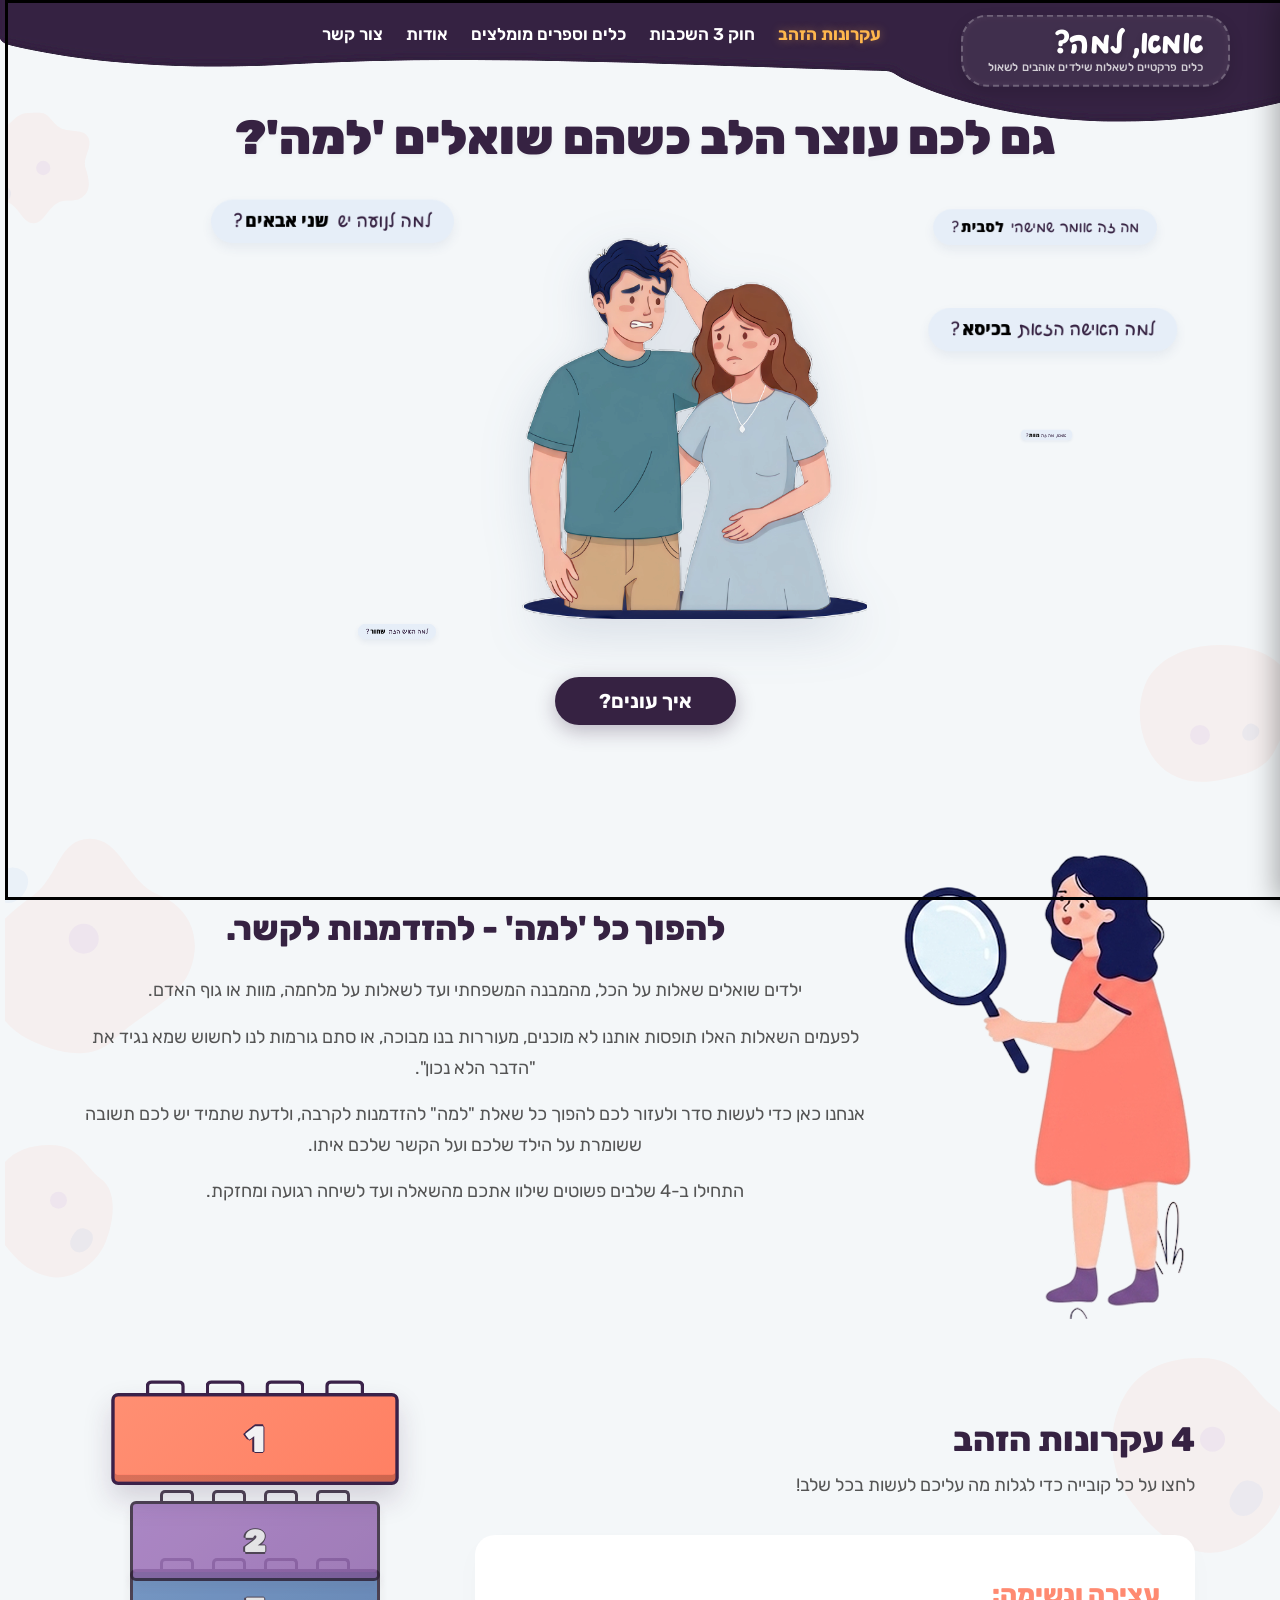
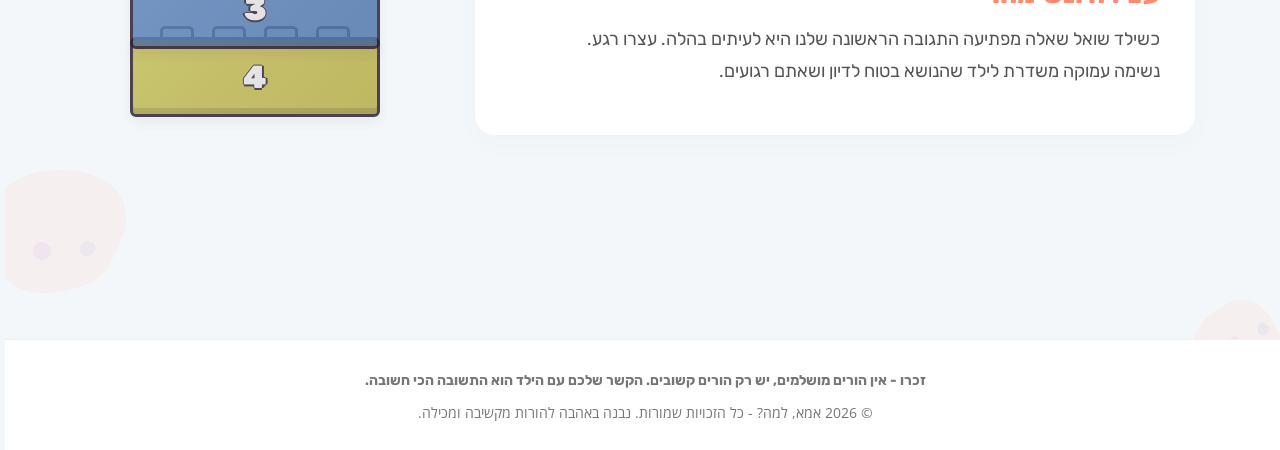
==== commit 8145b9cb: "שינוי אתסטי של הלוגו" ====
--- a/index.html
+++ b/index.html
@@ -3,7 +3,7 @@
 
 <head>
     <meta charset="utf-8" />
-    <title>...אמא, למה? | כלים פרקטיים לשאלות של ילדים</title>
+    <title>אמא, למה? | כלים פרקטיים לשאלות של ילדים</title>
     <meta name="viewport" content="width=device-width, initial-scale=1.0, user-scalable=yes">
 
     <!-- Meta Descriptions for SEO -->
@@ -151,7 +151,7 @@
         <div class="header-container">
             <!-- Logo & Slogan (Right aligned in RTL) -->
             <a href="index.html" class="logo-area">
-                <h1 class="logo-title">...אמא, למה?</h1>
+                <h1 class="logo-title">אמא, למה?</h1>
                 <span class="logo-slogan">כלים פרקטיים לשאלות שילדים אוהבים לשאול</span>
             </a>
 
@@ -183,7 +183,7 @@
         <div class="mobile-menu-overlay"></div>
         <div class="mobile-menu-content">
             <div class="mobile-menu-header">
-                <span class="mobile-menu-title">...אמא, למה?</span>
+                <span class="mobile-menu-title">אמא, למה?</span>
                 <button id="close-menu-btn" class="close-menu-btn" aria-label="סגור תפריט">&times;</button>
             </div>
             <ul class="mobile-nav-list">
@@ -384,7 +384,7 @@
     <footer class="main-footer">
         <p class="footer-quote">זכרו - אין הורים מושלמים, יש רק הורים קשובים. הקשר שלכם עם הילד הוא התשובה הכי חשובה.
         </p>
-        <p class="footer-copyright" style="margin-top: 15px;">© 2026 ...אמא, למה? - כל הזכויות שמורות. נבנה באהבה להורות
+        <p class="footer-copyright" style="margin-top: 15px;">© 2026 אמא, למה? - כל הזכויות שמורות. נבנה באהבה להורות
             מקשיבה ומכילה.</p>
     </footer>
 
--- a/styles/common.css
+++ b/styles/common.css
@@ -879,3 +879,9 @@
     }
 
 }
+
+@media (min-width: 992px) {
+    .nowrap-desktop {
+        white-space: nowrap;
+    }
+}
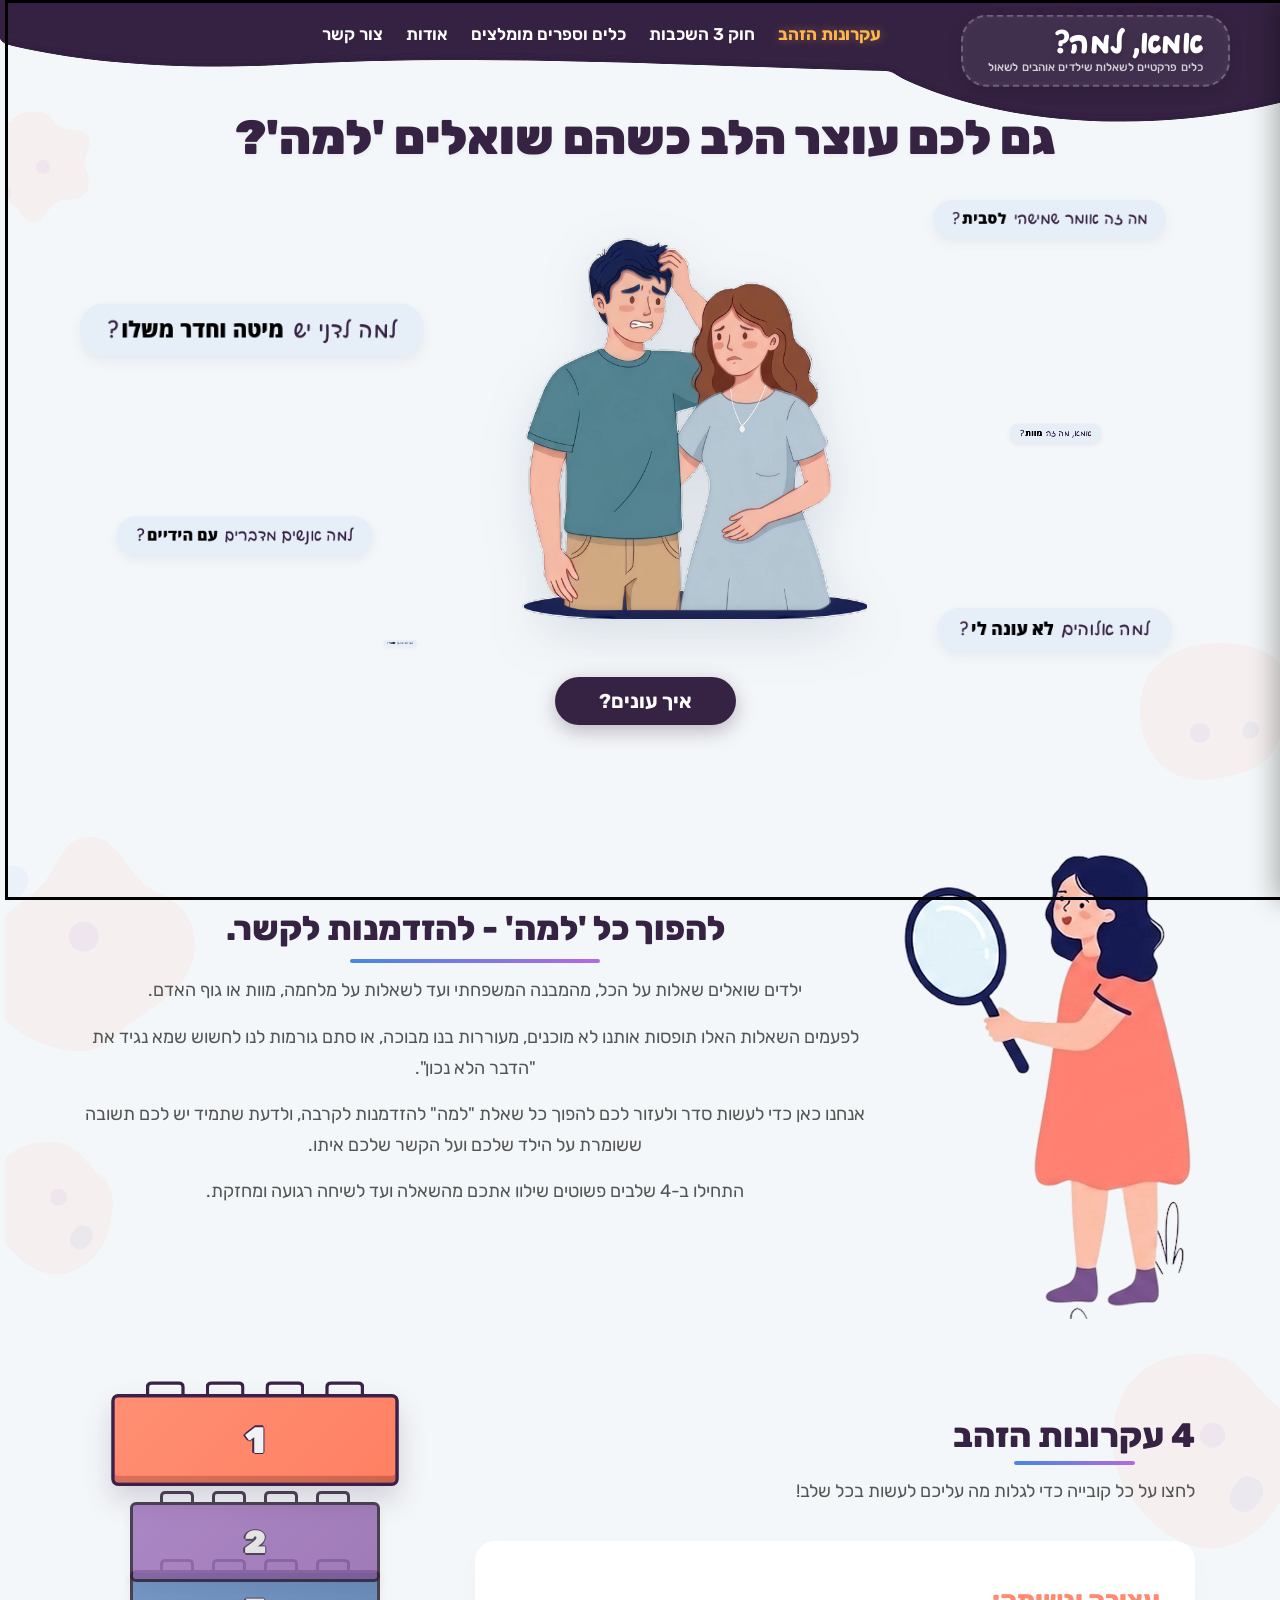
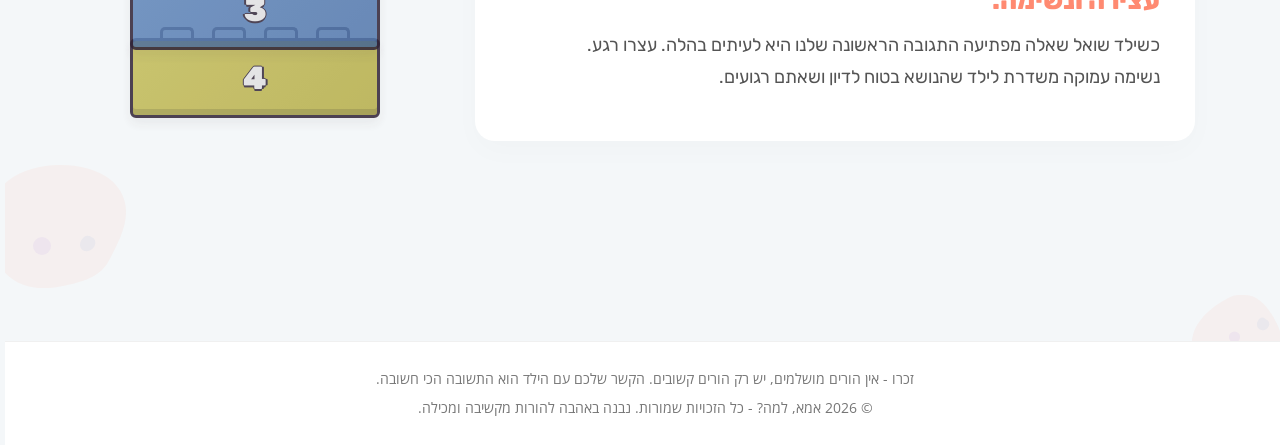
==== commit 5babf805: "Cleanups" ====
--- a/index.html
+++ b/index.html
@@ -365,19 +365,6 @@
 
 
 
-        <!-- ==========================================
-         MODAL POPUP FOR QUESTIONS & ANSWERS
-         ========================================== -->
-        <div id="question-modal" class="modal-overlay" aria-hidden="true" style="display: none;">
-            <div class="modal-backdrop"></div>
-            <div class="modal-content">
-                <button id="modal-close-btn" class="modal-close-btn" aria-label="סגור חלון">&times;</button>
-                <div id="modal-body" class="modal-body">
-                    <!-- Dynamically injected Q&A details -->
-                </div>
-            </div>
-        </div>
-
     </main>
 
     <!-- Footer Area -->
--- a/styles/common.css
+++ b/styles/common.css
@@ -790,25 +790,6 @@
         padding: 22px;
         border-radius: 18px;
     }
-
-    .dashboard-title {
-        font-size: 22px;
-    }
-
-    .dashboard-filter-pills {
-        gap: 8px;
-        margin-bottom: 20px;
-    }
-
-    .filter-pill {
-        padding: 6px 14px;
-        font-size: 13px;
-    }
-
-    .dashboard-cards-grid {
-        grid-template-columns: 1fr;
-        gap: 12px;
-    }
 }
 
 }
@@ -856,6 +837,7 @@
 }
 
 .section-main-subtitle {
+    font-family: "Rubik", sans-serif;
     font-size: 17px;
     color: var(--text-secondary);
     margin-top: 12px;
--- a/styles/indexStyle.css
+++ b/styles/indexStyle.css
@@ -423,198 +423,6 @@
 
 }
 
-   5. Premium Glassmorphic Modal Popup
-   -------------------------------------------------------------------------- */
-.modal-overlay {
-    position: fixed;
-    top: 0;
-    left: 0;
-    right: 0;
-    bottom: 0;
-    display: flex;
-    align-items: center;
-    justify-content: center;
-    z-index: 100000;
-    /* Ensure overlay floats on top of the entire website frame */
-    padding: 20px;
-}
-
-.modal-backdrop {
-    position: absolute;
-    top: 0;
-    left: 0;
-    right: 0;
-    bottom: 0;
-    background-color: rgba(54, 34, 66, 0.4);
-    backdrop-filter: blur(12px);
-    /* Beautiful glassmorphic blurred bg */
-    transition: opacity 0.3s ease;
-}
-
-.modal-content {
-    background-color: var(--bg-primary);
-    border-radius: 28px;
-    width: 100%;
-    max-width: 680px;
-    max-height: 85vh;
-    padding: 40px;
-    position: relative;
-    box-shadow: 0 20px 50px rgba(54, 34, 66, 0.25), inset 0 2px 4px rgba(255, 255, 255, 0.7);
-    border: 1px solid rgba(255, 255, 255, 0.3);
-    z-index: 10;
-    overflow-y: auto;
-    direction: rtl;
-    transform: scale(0.9);
-    opacity: 0;
-    transition: transform 0.3s cubic-bezier(0.34, 1.56, 0.64, 1), opacity 0.3s ease;
-}
-
-/* Opened state */
-.modal-overlay.active .modal-content {
-    transform: scale(1);
-    opacity: 1;
-}
-
-.modal-close-btn {
-    position: absolute;
-    top: 20px;
-    left: 20px;
-    background: none;
-    border: none;
-    font-size: 32px;
-    color: var(--text-tertiary);
-    cursor: pointer;
-    width: 36px;
-    height: 36px;
-    display: flex;
-    align-items: center;
-    justify-content: center;
-    border-radius: 50%;
-    transition: all 0.2s ease;
-}
-
-.modal-close-btn:hover {
-    background-color: rgba(0, 0, 0, 0.05);
-    color: var(--eggplant);
-    transform: rotate(90deg);
-}
-
-.modal-body {
-    text-align: right;
-}
-
-/* Modal Inner Components */
-.modal-question-header {
-    margin-bottom: 25px;
-    display: flex;
-    justify-content: flex-start;
-}
-
-.modal-question-header .chat-bubble.kid {
-    display: inline-block;
-    max-width: 90%;
-    box-shadow: 0 6px 15px rgba(0, 0, 0, 0.05);
-    margin: 0;
-}
-
-.modal-parent-guide {
-    background-color: #FFEBF5;
-    /* Matches adult bubble light blush pink tone */
-    border-right: 4px solid var(--highlight-indigo);
-    padding: 16px 20px;
-    border-radius: 12px;
-    font-size: 14.5px;
-    color: var(--text-primary);
-    line-height: 1.6;
-    margin-bottom: 30px;
-}
-
-.modal-parent-guide strong {
-    color: var(--eggplant);
-    display: block;
-    margin-bottom: 4px;
-}
-
-/* 3 Layers display inside modal */
-.modal-layers-container {
-    display: flex;
-    flex-direction: column;
-    gap: 20px;
-}
-
-.modal-layer-row {
-    background-color: var(--bg-secondary);
-    border-radius: 16px;
-    padding: 20px;
-    border: 1px solid rgba(0, 0, 0, 0.03);
-    box-shadow: 0 4px 10px rgba(0, 0, 0, 0.01);
-}
-
-.modal-layer-label {
-    display: inline-block;
-    font-family: "Rubik", sans-serif;
-    font-weight: 800;
-    font-size: 13px;
-    color: #FFFFFF;
-    padding: 4px 12px;
-    border-radius: 20px;
-    margin-bottom: 12px;
-}
-
-.modal-layer-label.bg-blue {
-    background-color: var(--highlight-blue);
-}
-
-.modal-layer-label.bg-indigo {
-    background-color: var(--highlight-indigo);
-}
-
-.modal-layer-label.bg-salmon {
-    background-color: var(--accent-salmon);
-}
-
-.modal-layer-text {
-    font-size: 16px;
-    color: var(--text-primary);
-    line-height: 1.6;
-}
-
-.modal-layer-row .example-bubble-wrapper {
-    margin-top: 15px;
-}
-
-/* --------------------------------------------------------------------------
-   6. Footer Enhancements
-   -------------------------------------------------------------------------- */
-.footer-quote {
-    font-family: "Rubik", sans-serif;
-    font-size: 20px;
-    font-weight: 700;
-    color: var(--eggplant);
-    max-width: 600px;
-    margin: 0 auto;
-    line-height: 1.5;
-}
-
-.footer-copyright {
-    font-size: 13.5px;
-    color: var(--text-tertiary);
-}
-
-
-
-@media (max-width: 576px) {
-    .modal-content {
-        padding: 30px 20px;
-    }
-
-    .modal-close-btn {
-        top: 10px;
-        left: 10px;
-    }
-
-}
-
 /* ==========================================================================
    EXPLANATION SECTION REDESIGN (Matches hero_2.png)
    ========================================================================== */
@@ -652,8 +460,22 @@
     font-size: 34px;
     font-weight: 800;
     color: var(--eggplant);
-    margin-bottom: 24px;
+    margin-bottom: 12px;
     line-height: 1.3;
+    position: relative;
+    display: inline-block;
+    padding-bottom: 12px;
+}
+
+.explanation-title::after {
+    content: '';
+    position: absolute;
+    bottom: 0;
+    left: 25%;
+    right: 25%;
+    height: 4px;
+    background: linear-gradient(to left, var(--highlight-indigo), var(--highlight-blue));
+    border-radius: 10px;
 }
 
 .explanation-paragraphs {
@@ -735,7 +557,22 @@
     font-size: 34px;
     font-weight: 800;
     color: var(--eggplant);
-    margin-bottom: 14px;
+    margin-bottom: 12px;
+    position: relative;
+    display: inline-block;
+    padding-bottom: 12px;
+    align-self: flex-start;
+}
+
+.lego-section-title::after {
+    content: '';
+    position: absolute;
+    bottom: 0;
+    left: 25%;
+    right: 25%;
+    height: 4px;
+    background: linear-gradient(to left, var(--highlight-indigo), var(--highlight-blue));
+    border-radius: 10px;
 }
 
 .lego-section-subtitle {
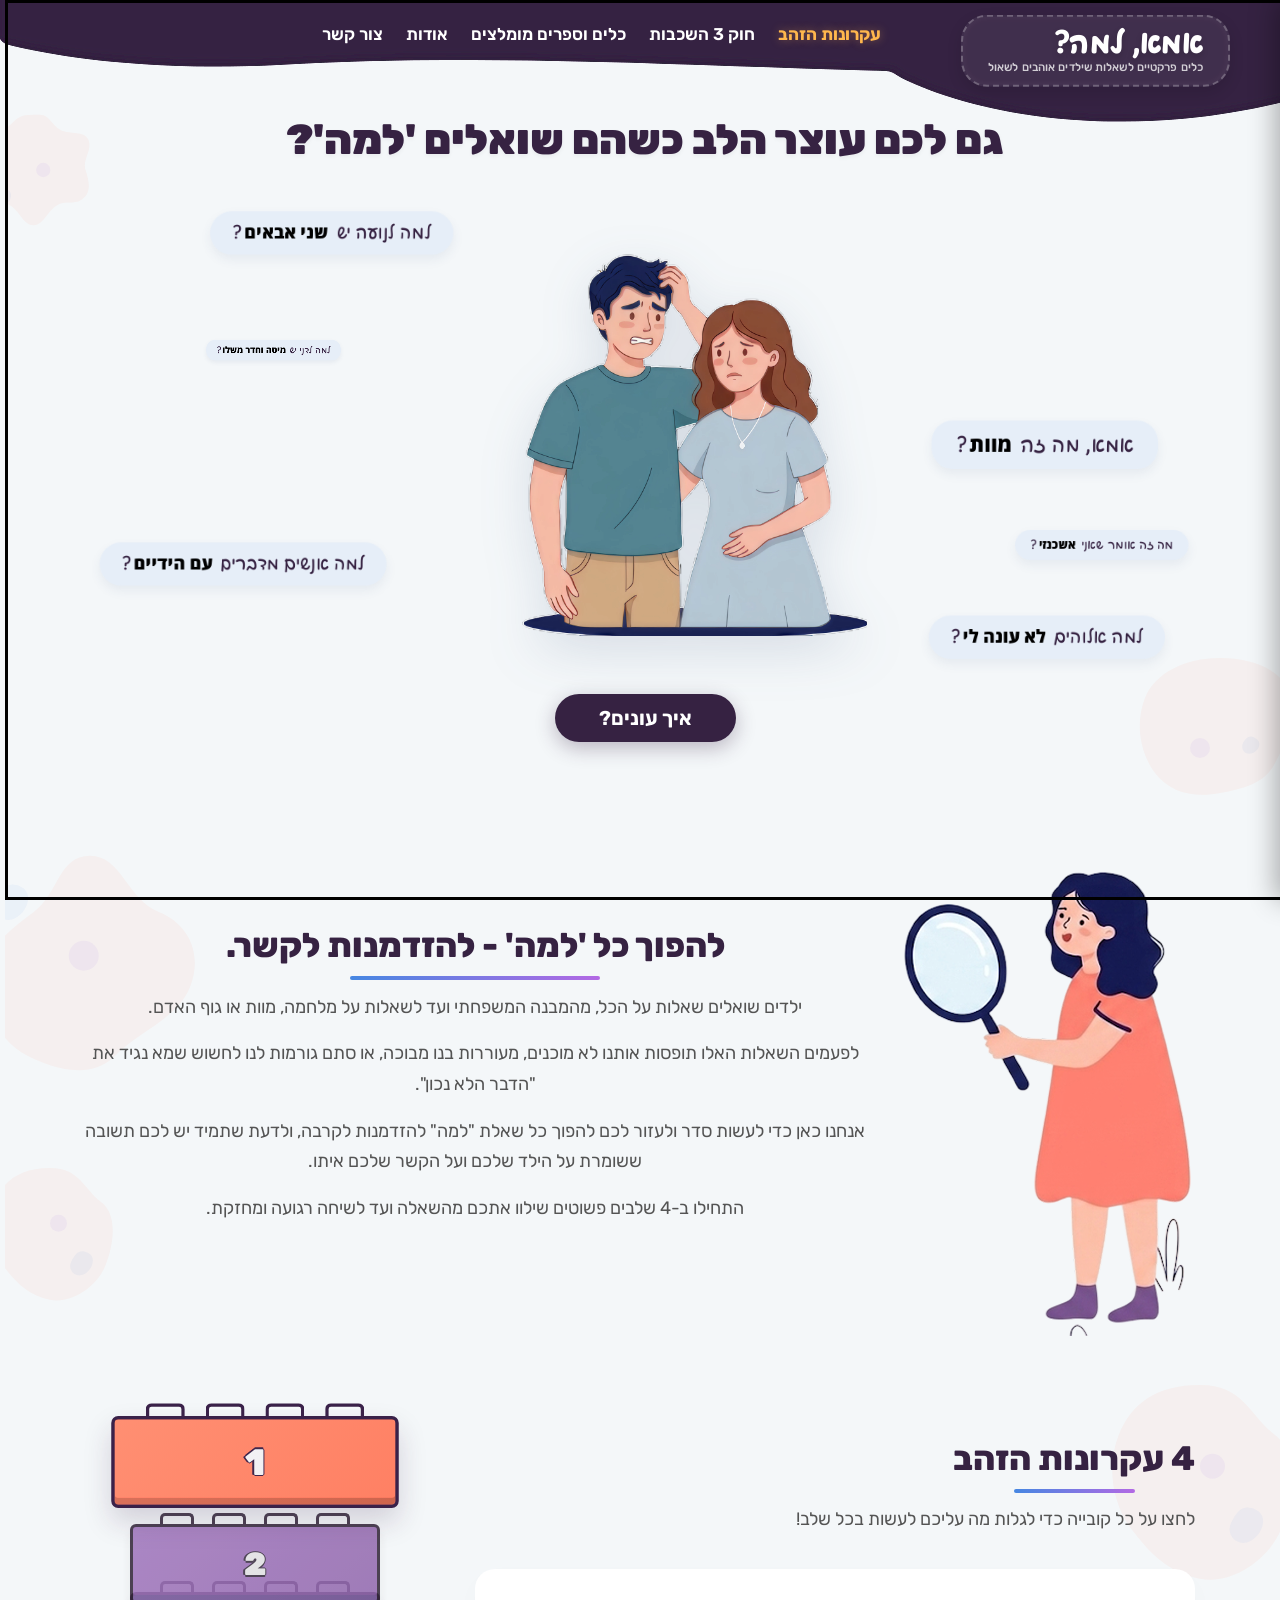
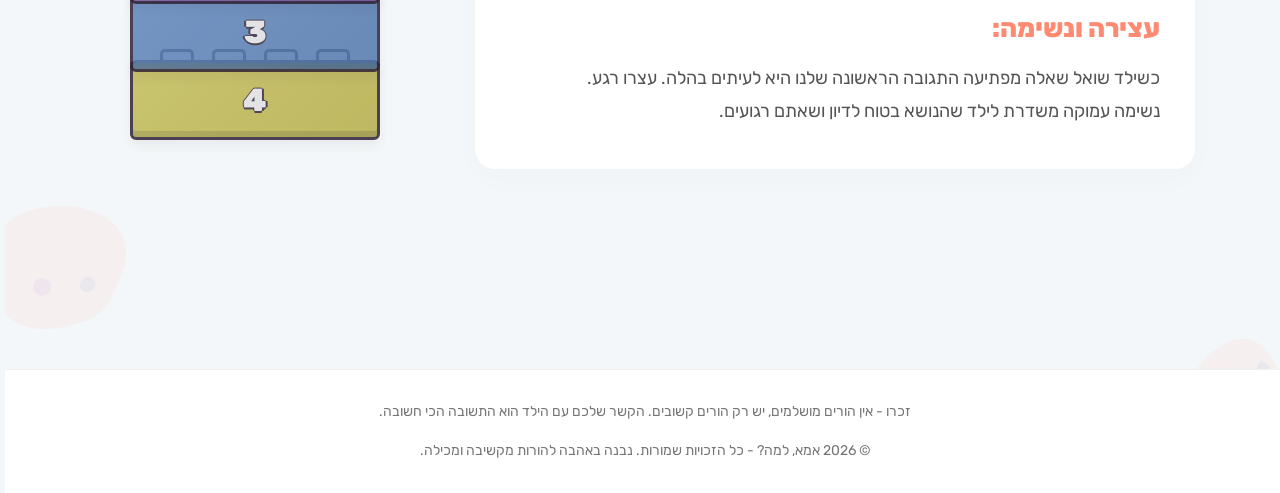
==== commit b819ce60: "תיקוני פונטים ויישור שורות" ====
--- a/index.html
+++ b/index.html
@@ -151,7 +151,7 @@
         <div class="header-container">
             <!-- Logo & Slogan (Right aligned in RTL) -->
             <a href="index.html" class="logo-area">
-                <h1 class="logo-title">אמא, למה?</h1>
+                <span class="logo-title">אמא, למה?</span>
                 <span class="logo-slogan">כלים פרקטיים לשאלות שילדים אוהבים לשאול</span>
             </a>
 
@@ -199,7 +199,7 @@
     <main class="main-page-content">
         <!-- Speech Bubble Question Cloud -->
         <section class="above-the-fold-section">
-            <h2 class="hero-title">גם לכם עוצר הלב כשהם שואלים 'למה'?</h2>
+            <h1 class="hero-title">גם לכם עוצר הלב כשהם שואלים 'למה'?</h1>
 
             <div class="mobile-parents-container">
                 <img src="images/parents.png" alt="הורים" class="mobile-parents-img" />
--- a/styles/common.css
+++ b/styles/common.css
@@ -80,7 +80,7 @@
 body {
     background-color: var(--bg-primary);
     color: var(--text-primary);
-    font-family: "Open Sans", sans-serif;
+    font-family: "Rubik", sans-serif;
     font-size: 18px;
     font-weight: 400;
     min-height: 100vh;
@@ -332,7 +332,53 @@
 p,
 .quote,
 .caption {
-    font-family: "Open Sans", sans-serif;
+    font-family: "Rubik", sans-serif;
+}
+
+h1 {
+    font-size: 42px;
+    font-weight: 900;
+    color: var(--eggplant);
+    line-height: 1.25;
+    position: relative;
+    display: inline-block;
+    padding-bottom: 12px;
+    margin-bottom: 25px;
+}
+
+/* Gradient Underline under all H1 headings */
+h1::after {
+    content: '';
+    position: absolute;
+    bottom: 0;
+    left: 25%;
+    right: 25%;
+    height: 4px;
+    background: linear-gradient(to left, var(--highlight-indigo), var(--highlight-blue));
+    border-radius: 10px;
+}
+
+h2 {
+    font-size: 29px;
+    font-weight: 700;
+    color: var(--eggplant);
+    line-height: 1.35;
+    margin-bottom: 20px;
+}
+
+h3 {
+    font-size: 21px;
+    font-weight: 700;
+    color: var(--eggplant);
+    line-height: 1.4;
+    margin-bottom: 15px;
+}
+
+p {
+    font-size: 18px;
+    font-weight: 400;
+    color: var(--text-secondary);
+    line-height: 1.7;
 }
 
 
--- a/styles/indexStyle.css
+++ b/styles/indexStyle.css
@@ -16,18 +16,17 @@
     padding: 0 85px;
 }
 
-/* Hero Title styling */
 .hero-title {
-    font-family: "Rubik", sans-serif;
-    font-size: 48px;
-    font-weight: 900;
-    color: var(--eggplant);
-    text-align: center;
     margin-top: 65px;
     margin-bottom: 45px;
     position: relative;
     z-index: 10;
     text-shadow: 0 2px 4px rgba(0, 0, 0, 0.05);
+    text-align: center;
+}
+
+.hero-title::after {
+    display: none !important;
 }
 
 /* Mobile parents container (hidden on desktop) */
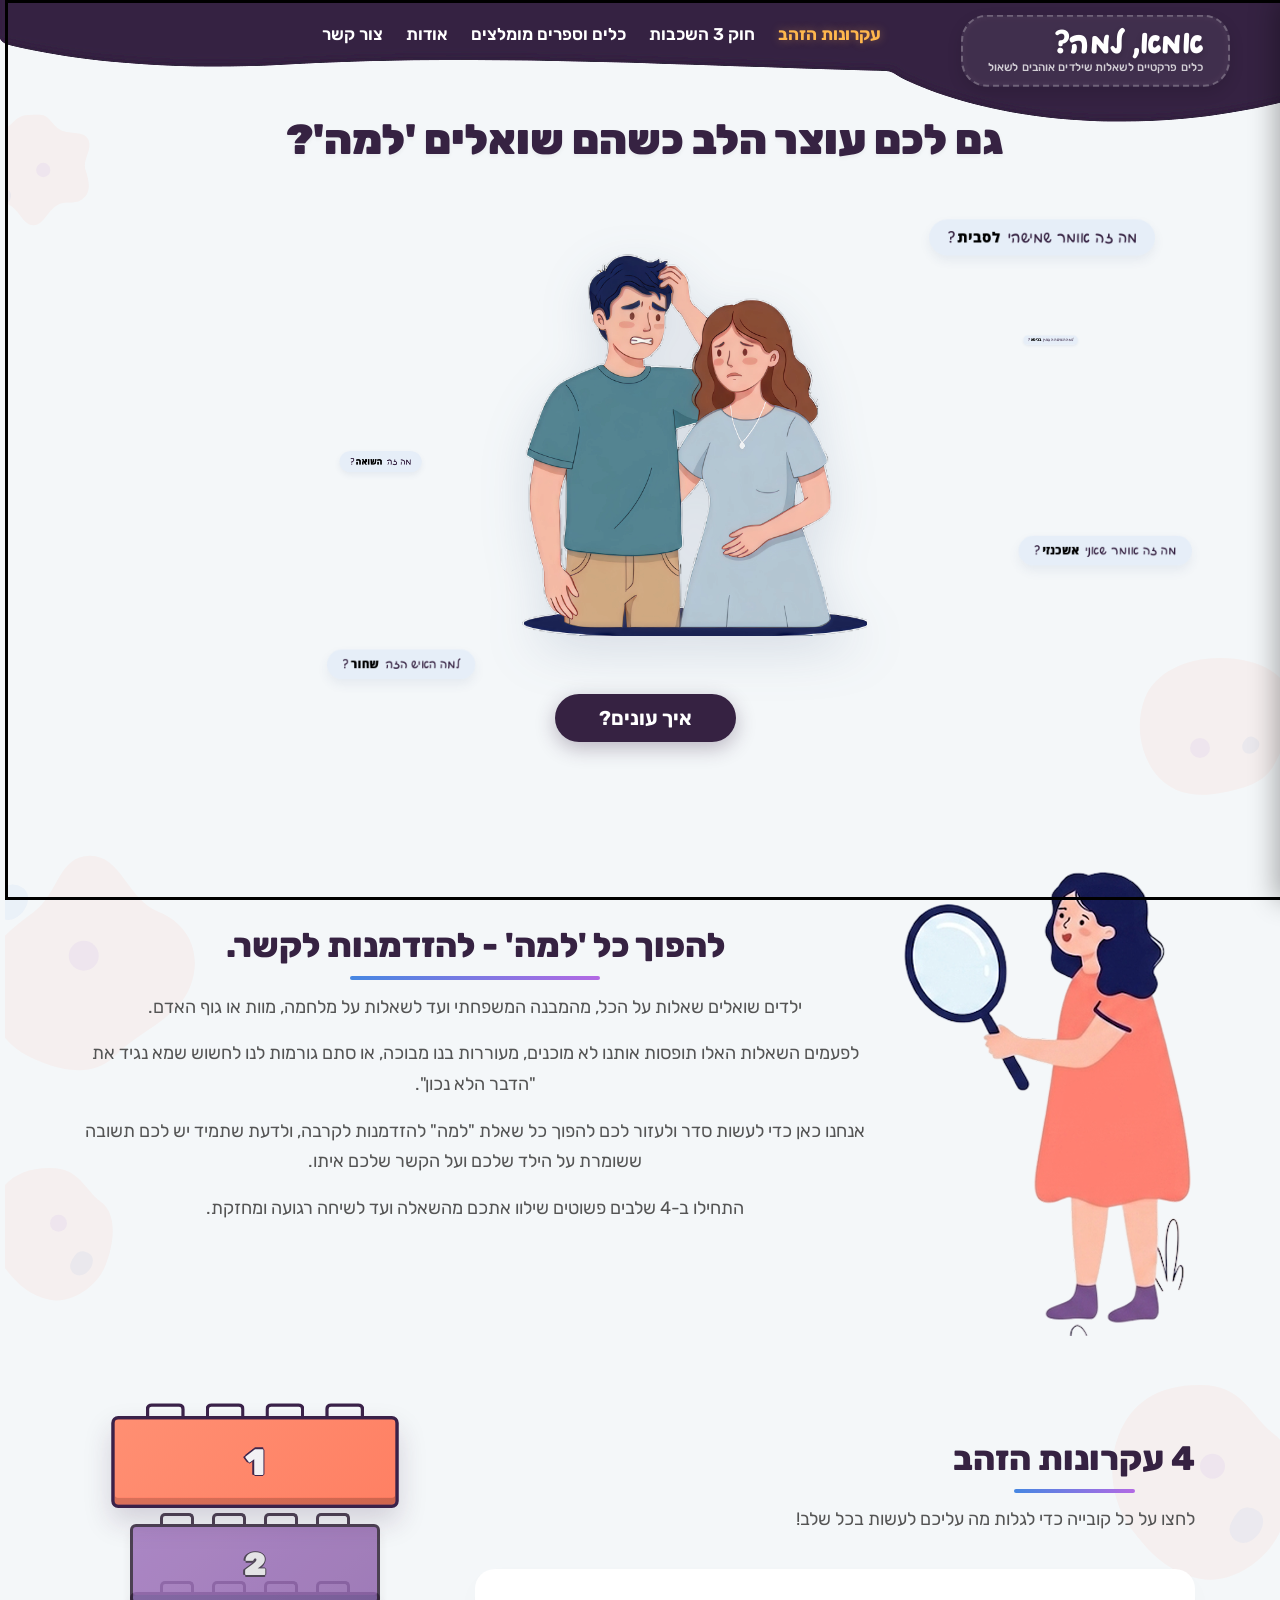
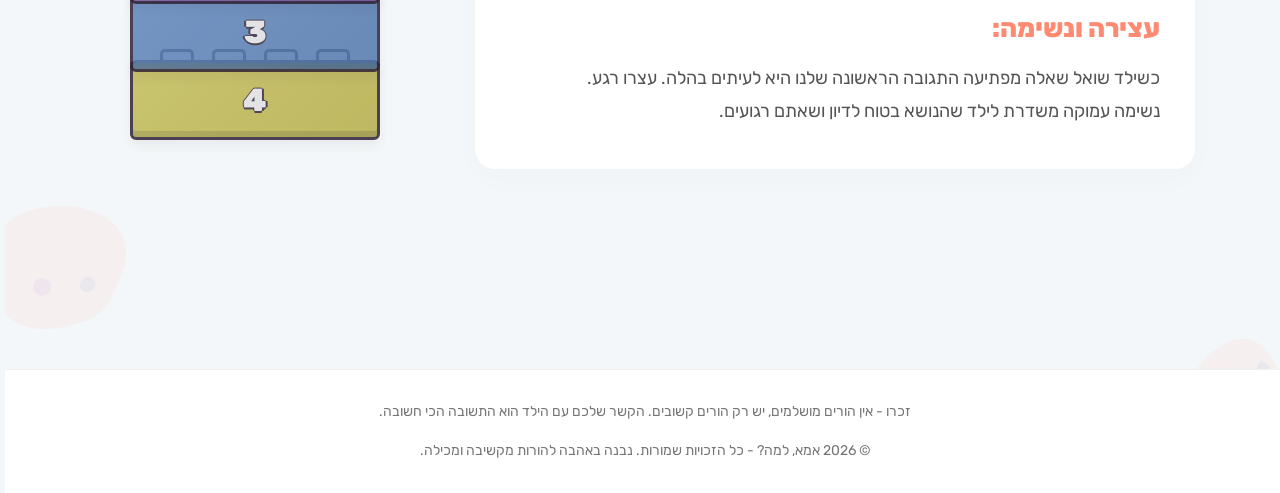
==== commit d8f6f6c2: "Fixed few frame gliching bugs, changed a bit the space from the top of the site to the content" ====
--- a/index.html
+++ b/index.html
@@ -17,6 +17,18 @@
 </head>
 
 <body>
+    <!-- SVG Gooey Filter Definition (Parsed first to prevent FOUC / layout glitches) -->
+    <svg style="position: absolute; width: 0; height: 0; opacity: 0; pointer-events: none;" width="0" height="0"
+        xmlns="http://www.w3.org/2000/svg">
+        <defs>
+            <filter id="goo">
+                <feGaussianBlur in="SourceGraphic" stdDeviation="5" result="blur" />
+                <feColorMatrix in="blur" mode="matrix" values="1 0 0 0 0  0 1 0 0 0  0 0 1 0 0  0 0 0 18 -7"
+                    result="goo" />
+            </filter>
+        </defs>
+    </svg>
+
     <!-- Thin Frame Border for Visual Focus -->
     <div class="global-frame"></div>
 
@@ -126,17 +138,6 @@
         <!-- New Bubbly Background SVGs -->
         <!-- Bubbly & Wavy Header Background with organic liquid blend -->
         <div class="header-svgs-bg">
-            <!-- Highly refined SVG gooey filter to round out the intersection smoothly -->
-            <svg style="visibility: hidden; position: absolute;" width="0" height="0"
-                xmlns="http://www.w3.org/2000/svg">
-                <defs>
-                    <filter id="goo">
-                        <feGaussianBlur in="SourceGraphic" stdDeviation="5" result="blur" />
-                        <feColorMatrix in="blur" mode="matrix" values="1 0 0 0 0  0 1 0 0 0  0 0 1 0 0  0 0 0 18 -7"
-                            result="goo" />
-                    </filter>
-                </defs>
-            </svg>
             <!-- 1: Stretching wave across the top -->
             <svg class="header-bg-wave" viewBox="0 0 1440 120" preserveAspectRatio="none"
                 xmlns="http://www.w3.org/2000/svg">
--- a/styles/common.css
+++ b/styles/common.css
@@ -189,10 +189,12 @@
 }
 
 @keyframes floatDecorRightHigh {
+
     0%,
     100% {
         transform: translateY(0) rotate(0deg) scale(1);
     }
+
     50% {
         transform: translateY(-8px) rotate(4deg) scale(1.02);
     }
@@ -211,10 +213,12 @@
 }
 
 @keyframes floatDecorLeftLow {
+
     0%,
     100% {
         transform: translateY(0) rotate(0deg) scale(1);
     }
+
     50% {
         transform: translateY(12px) rotate(-3deg) scale(0.98);
     }
@@ -233,9 +237,12 @@
 }
 
 @keyframes floatDecorLeftHigh {
-    0%, 100% {
+
+    0%,
+    100% {
         transform: translateY(0) rotate(0deg);
     }
+
     50% {
         transform: translateY(-6px) rotate(-3deg);
     }
@@ -254,9 +261,12 @@
 }
 
 @keyframes floatDecorLeftMidLow {
-    0%, 100% {
+
+    0%,
+    100% {
         transform: translateY(0) rotate(0deg);
     }
+
     50% {
         transform: translateY(8px) rotate(3deg);
     }
@@ -275,9 +285,12 @@
 }
 
 @keyframes floatDecorRightMidHigh {
-    0%, 100% {
+
+    0%,
+    100% {
         transform: translateY(0) rotate(0deg);
     }
+
     50% {
         transform: translateY(-9px) rotate(4deg);
     }
@@ -296,9 +309,12 @@
 }
 
 @keyframes floatDecorRightLow {
-    0%, 100% {
+
+    0%,
+    100% {
         transform: translateY(0) rotate(0deg);
     }
+
     50% {
         transform: translateY(7px) rotate(-4deg);
     }
@@ -317,9 +333,12 @@
 }
 
 @keyframes floatDecorBottomRight {
-    0%, 100% {
+
+    0%,
+    100% {
         transform: translateY(0) rotate(0deg);
     }
+
     50% {
         transform: translateY(-12px) rotate(4deg);
     }
@@ -912,4 +931,4 @@
     .nowrap-desktop {
         white-space: nowrap;
     }
-}
+}
--- a/styles/indexStyle.css
+++ b/styles/indexStyle.css
@@ -148,17 +148,22 @@
     border-radius: 50px;
     text-decoration: none;
     box-shadow: 0 6px 20px rgba(54, 34, 66, 0.3);
-    transition: all 0.3s ease;
+    transition: all 0.3s cubic-bezier(0.4, 0, 0.2, 1);
     border: 2px solid transparent;
 }
 
 .hero-cta-btn:hover {
-    background-color: #FFFFFF;
-    color: var(--eggplant);
-    border-color: var(--eggplant);
+    background-color: var(--highlight-indigo);
+    color: #FFFFFF;
+    border-color: transparent;
     transform: translateY(-3px);
-    box-shadow: 0 10px 25px rgba(54, 34, 66, 0.2);
-}
+    box-shadow: 0 10px 25px rgba(179, 105, 228, 0.28);
+}
+
+.hero-cta-btn:active {
+    transform: translateY(-1px);
+}
+
 
 /* Chat bubble designs */
 .chat-bubble {
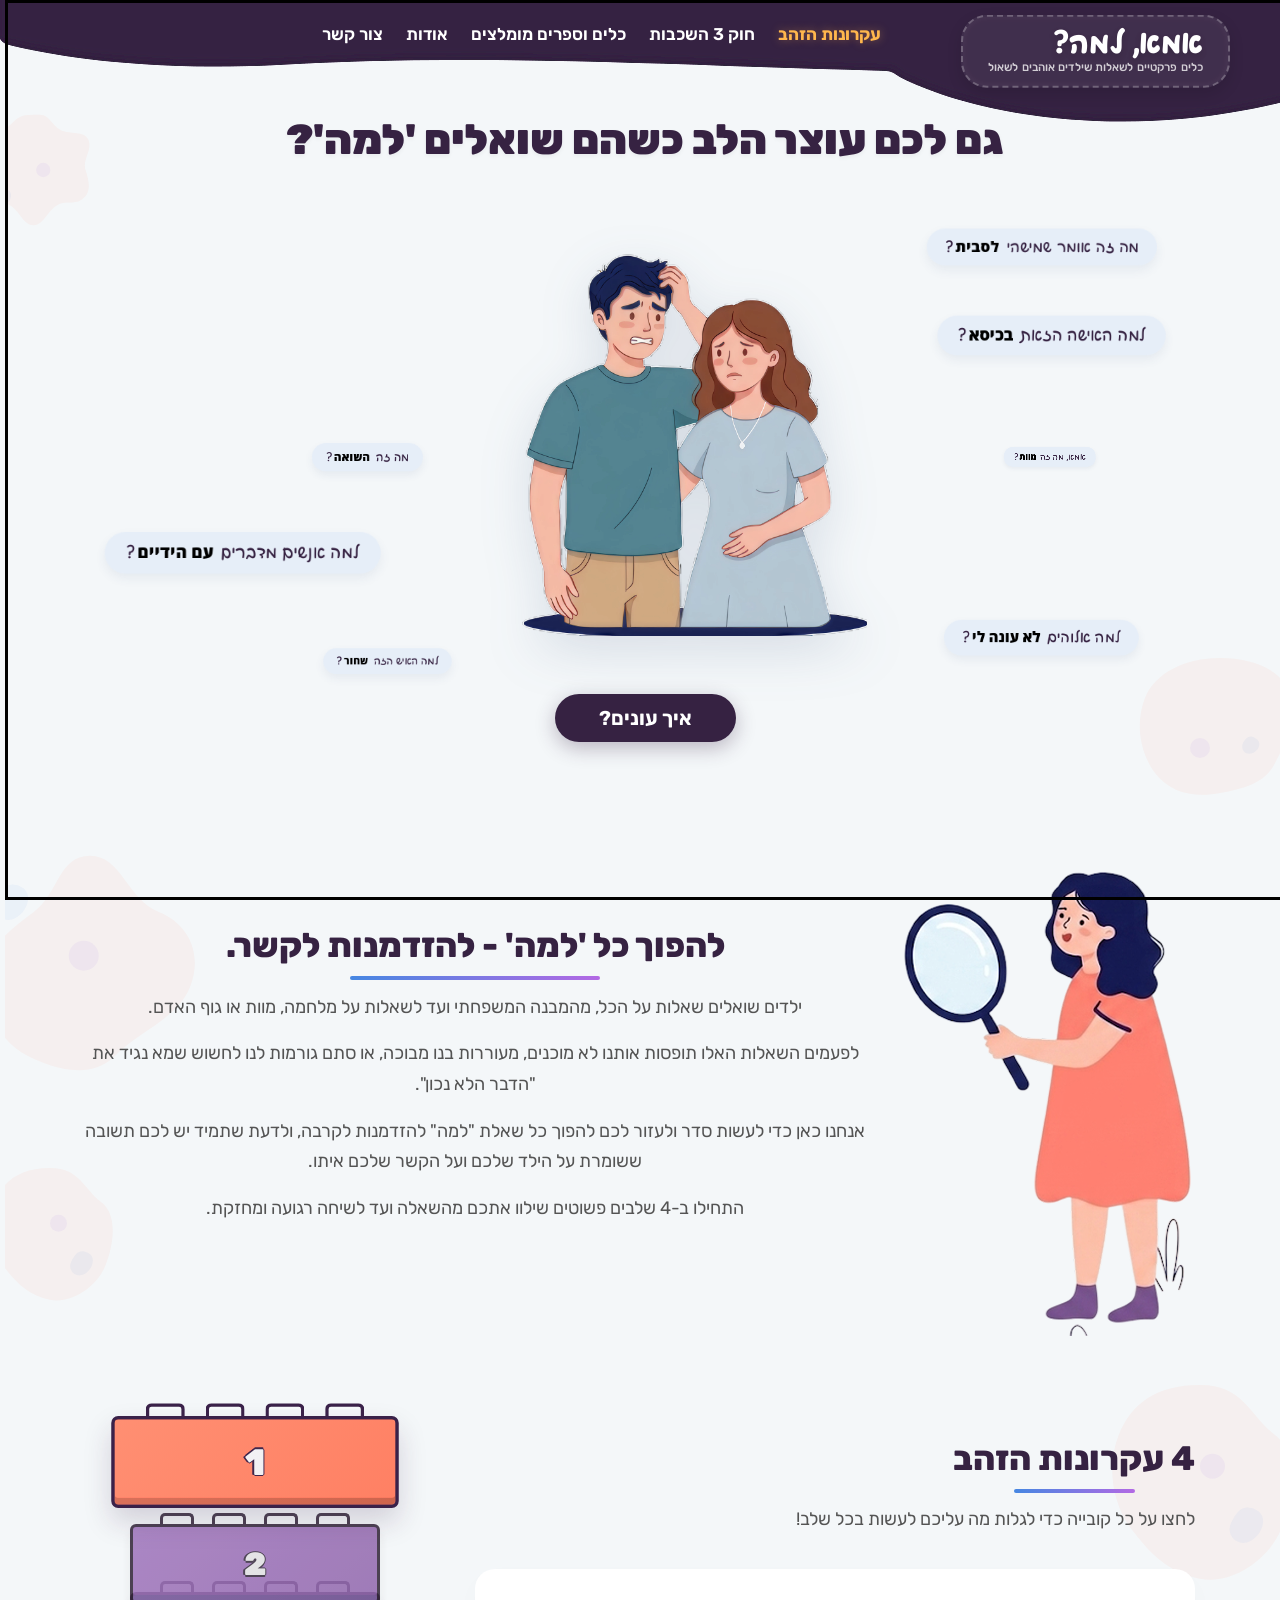
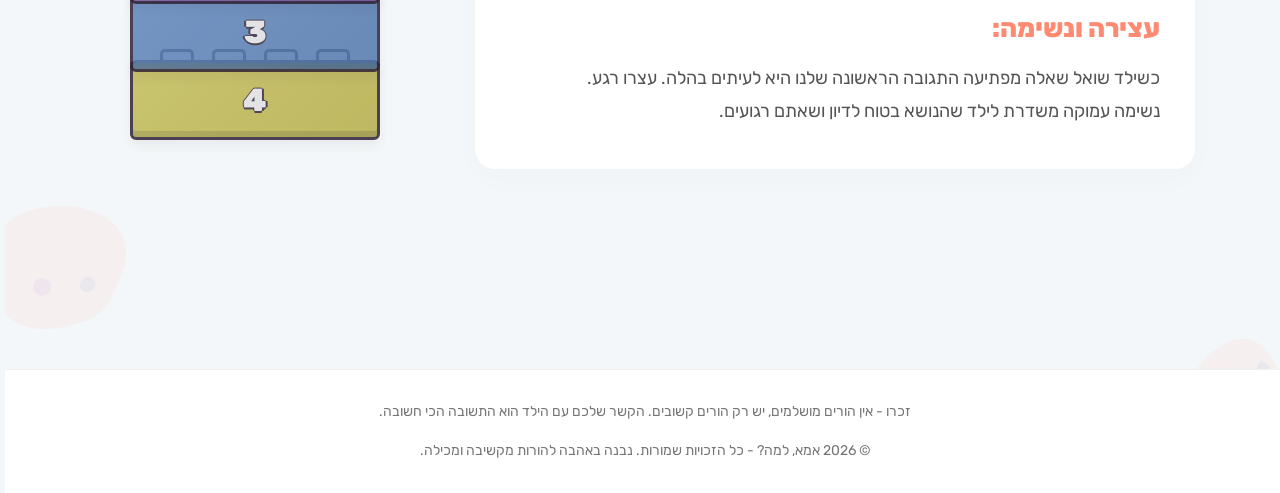
==== commit e821c5b2: "Final improvement round- accessibility in Forms and Alt Text" ====
--- a/index.html
+++ b/index.html
@@ -203,7 +203,7 @@
             <h1 class="hero-title">גם לכם עוצר הלב כשהם שואלים 'למה'?</h1>
 
             <div class="mobile-parents-container">
-                <img src="images/parents.png" alt="הורים" class="mobile-parents-img" />
+                <img src="images/parents.png" alt="" class="mobile-parents-img" />
             </div>
 
             <main id="bubble-field" class="bubble-field-container">
@@ -235,7 +235,7 @@
 
                     <!-- Center Parents Image -->
                     <div class="hero-parents-center">
-                        <img src="images/parents.png" alt="הורים" class="hero-parents-img" />
+                        <img src="images/parents.png" alt="" class="hero-parents-img" />
                     </div>
 
                     <!-- Right Side Speech Bubbles (6 bubbles) -->
@@ -290,7 +290,7 @@
                 </div>
 
                 <div class="explanation-character-container">
-                    <img src="images/girl in red.png" alt="איור של ילדה קשובה" class="girl-illustration" />
+                    <img src="images/girl in red.png" alt="" class="girl-illustration" />
                 </div>
             </div>
         </section>
--- a/styles/common.css
+++ b/styles/common.css
@@ -128,6 +128,25 @@
     z-index: 9999;
 }
 
+/* Reusable keyframe animations for background elements to prevent bloat */
+@keyframes floatUp {
+    0%, 100% {
+        transform: translateY(0) rotate(0deg) scale(1);
+    }
+    50% {
+        transform: translateY(-8px) rotate(3deg) scale(1.01);
+    }
+}
+
+@keyframes floatDown {
+    0%, 100% {
+        transform: translateY(0) rotate(0deg) scale(1);
+    }
+    50% {
+        transform: translateY(8px) rotate(-3deg) scale(0.99);
+    }
+}
+
 /* Background floating organic graphic (Left) */
 .bg-flower-decor {
     position: absolute;
@@ -137,19 +156,7 @@
     height: 250px;
     pointer-events: none;
     z-index: 0;
-    animation: floatDecor 8s ease-in-out infinite;
-}
-
-@keyframes floatDecor {
-
-    0%,
-    100% {
-        transform: translateY(0) rotate(0deg);
-    }
-
-    50% {
-        transform: translateY(-10px) rotate(3deg);
-    }
+    animation: floatUp 8s ease-in-out infinite;
 }
 
 /* Background floating organic graphic (Right) */
@@ -161,19 +168,7 @@
     height: 250px;
     pointer-events: none;
     z-index: 0;
-    animation: floatDecorRight 9s ease-in-out infinite;
-}
-
-@keyframes floatDecorRight {
-
-    0%,
-    100% {
-        transform: translateY(0) rotate(0deg);
-    }
-
-    50% {
-        transform: translateY(10px) rotate(-4deg);
-    }
+    animation: floatDown 9s ease-in-out infinite;
 }
 
 /* Background floating organic graphic (Right, High) */
@@ -185,19 +180,7 @@
     height: 150px;
     pointer-events: none;
     z-index: 0;
-    animation: floatDecorRightHigh 7s ease-in-out infinite;
-}
-
-@keyframes floatDecorRightHigh {
-
-    0%,
-    100% {
-        transform: translateY(0) rotate(0deg) scale(1);
-    }
-
-    50% {
-        transform: translateY(-8px) rotate(4deg) scale(1.02);
-    }
+    animation: floatUp 7s ease-in-out infinite;
 }
 
 /* Background floating organic graphic (Left, Low) */
@@ -209,19 +192,7 @@
     height: 180px;
     pointer-events: none;
     z-index: 0;
-    animation: floatDecorLeftLow 10s ease-in-out infinite;
-}
-
-@keyframes floatDecorLeftLow {
-
-    0%,
-    100% {
-        transform: translateY(0) rotate(0deg) scale(1);
-    }
-
-    50% {
-        transform: translateY(12px) rotate(-3deg) scale(0.98);
-    }
+    animation: floatDown 10s ease-in-out infinite;
 }
 
 /* Background floating organic graphic (Left, High) */
@@ -233,19 +204,7 @@
     height: 130px;
     pointer-events: none;
     z-index: 0;
-    animation: floatDecorLeftHigh 8.5s ease-in-out infinite;
-}
-
-@keyframes floatDecorLeftHigh {
-
-    0%,
-    100% {
-        transform: translateY(0) rotate(0deg);
-    }
-
-    50% {
-        transform: translateY(-6px) rotate(-3deg);
-    }
+    animation: floatUp 8.5s ease-in-out infinite;
 }
 
 /* Background floating organic graphic (Left, Mid-Low) */
@@ -257,19 +216,7 @@
     height: 170px;
     pointer-events: none;
     z-index: 0;
-    animation: floatDecorLeftMidLow 9.5s ease-in-out infinite;
-}
-
-@keyframes floatDecorLeftMidLow {
-
-    0%,
-    100% {
-        transform: translateY(0) rotate(0deg);
-    }
-
-    50% {
-        transform: translateY(8px) rotate(3deg);
-    }
+    animation: floatDown 9.5s ease-in-out infinite;
 }
 
 /* Background floating organic graphic (Right, Mid-High) */
@@ -281,19 +228,7 @@
     height: 200px;
     pointer-events: none;
     z-index: 0;
-    animation: floatDecorRightMidHigh 8.2s ease-in-out infinite;
-}
-
-@keyframes floatDecorRightMidHigh {
-
-    0%,
-    100% {
-        transform: translateY(0) rotate(0deg);
-    }
-
-    50% {
-        transform: translateY(-9px) rotate(4deg);
-    }
+    animation: floatUp 8.2s ease-in-out infinite;
 }
 
 /* Background floating organic graphic (Right, Low) */
@@ -305,19 +240,7 @@
     height: 140px;
     pointer-events: none;
     z-index: 0;
-    animation: floatDecorRightLow 7.8s ease-in-out infinite;
-}
-
-@keyframes floatDecorRightLow {
-
-    0%,
-    100% {
-        transform: translateY(0) rotate(0deg);
-    }
-
-    50% {
-        transform: translateY(7px) rotate(-4deg);
-    }
+    animation: floatDown 7.8s ease-in-out infinite;
 }
 
 /* Background floating organic graphic (Bottom Right) */
@@ -329,19 +252,7 @@
     height: 220px;
     pointer-events: none;
     z-index: 0;
-    animation: floatDecorBottomRight 11s ease-in-out infinite;
-}
-
-@keyframes floatDecorBottomRight {
-
-    0%,
-    100% {
-        transform: translateY(0) rotate(0deg);
-    }
-
-    50% {
-        transform: translateY(-12px) rotate(4deg);
-    }
+    animation: floatUp 11s ease-in-out infinite;
 }
 
 /* Headings */
@@ -428,10 +339,13 @@
     top: 0;
     left: 0;
     width: 100%;
-    height: 100%;
+    height: 135px; /* Fixed height matching the exact SVG wave graphics to prevent gooey filter clipping */
     z-index: -1;
     pointer-events: none;
     filter: drop-shadow(0 5px 8px rgba(0, 0, 0, 0.18)) url("#goo");
+    transform: translate3d(0, 0, 0); /* Force GPU compositing layer isolation */
+    backface-visibility: hidden;
+    will-change: transform, filter;
 }
 
 .header-bg-wave {
@@ -450,7 +364,7 @@
     height: 155px;
 }
 
-@media (max-width: 767px) {
+@media (max-width: 991px) {
     .header-logo-blob {
         width: 320px;
         height: 135px;
@@ -469,12 +383,12 @@
 }
 
 /* Logo Area (Right-aligned, absolute to viewport) */
-/* Logo Area (Right-aligned, absolute to viewport) */
 .logo-area {
     position: absolute;
     right: 55px;
     top: calc(50% + 26px);
-    transform: translateY(-50%);
+    transform: translateY(-50%) translate3d(0, 0, 0); /* Force GPU compositing layer isolation */
+    will-change: transform;
     display: flex;
     flex-direction: column;
     text-align: right;
@@ -630,17 +544,23 @@
 .hamburger-btn {
     display: none;
     flex-direction: column;
-    justify-content: space-between;
-    width: 26px;
-    height: 18px;
-    background: transparent;
-    border: none;
+    justify-content: center;
+    align-items: center;
+    gap: 4px;
+    width: 42px;
+    height: 42px;
+    background: rgba(179, 105, 228, 0.08); /* Premium soft purple glassmorphism */
+    border: 2px dashed var(--highlight-indigo); /* Bubbly purple dashed border matching logo */
+    border-radius: 12px;
     cursor: pointer;
     z-index: 110;
+    box-sizing: border-box;
+    transition: all 0.3s cubic-bezier(0.4, 0, 0.2, 1);
+    will-change: transform;
 }
 
 .hamburger-bar {
-    width: 100%;
+    width: 20px;
     height: 3px;
     background-color: #FFFFFF;
     border-radius: 2px;
@@ -651,32 +571,52 @@
 .mobile-menu-drawer {
     position: fixed;
     top: 0;
-    right: -100%;
+    left: 0;
     width: 100%;
     height: 100vh;
     z-index: 99999;
     display: flex;
-    transition: right 0.4s cubic-bezier(0.4, 0, 0.2, 1);
+    flex-direction: column-reverse; /* Menu content drops down at the top, overlay fills the bottom */
+    direction: ltr;
+    pointer-events: none; /* Ignore mouse events when menu is closed */
+    visibility: hidden; /* Safeguard to prevent closed dropdown from overlaying/blocking headers */
+    transition: visibility 0.4s;
 }
 
 .mobile-menu-drawer.active {
-    right: 0;
+    pointer-events: auto; /* Enable mouse interactions when active */
+    visibility: visible;
 }
 
 .mobile-menu-overlay {
     flex: 1;
-    background-color: rgba(0, 0, 0, 0.55);
-    backdrop-filter: blur(4px);
+    background-color: transparent; /* No darkening, perfectly transparent background */
+    opacity: 0;
+    pointer-events: none;
+}
+
+.mobile-menu-drawer.active .mobile-menu-overlay {
+    opacity: 1;
+    pointer-events: auto;
 }
 
 .mobile-menu-content {
-    width: 280px;
+    width: 100%;
     background-color: var(--eggplant);
-    height: 100%;
-    padding: 30px;
+    height: auto;
+    padding: 30px 30px 45px 30px; /* Luxurious padding with extra breathing room at the bottom curves */
+    border-bottom-left-radius: 32px; /* Bubbly, organic curved dropdown */
+    border-bottom-right-radius: 32px;
     display: flex;
     flex-direction: column;
-    box-shadow: -10px 0 25px rgba(0, 0, 0, 0.3);
+    box-shadow: 0 10px 30px rgba(0, 0, 0, 0.28); /* Drop shadow casting downwards */
+    transform: translateY(-100%); /* Stays hidden off-screen above the fold */
+    transition: transform 0.4s cubic-bezier(0.4, 0, 0.2, 1);
+    pointer-events: auto;
+}
+
+.mobile-menu-drawer.active .mobile-menu-content {
+    transform: translateY(0); /* Slides down onto the screen */
 }
 
 .mobile-menu-header {
@@ -800,7 +740,7 @@
 
 }
 
-@media (max-width: 767px) {
+@media (max-width: 991px) {
     body {
         font-size: 16px;
     }
@@ -840,9 +780,19 @@
     .hamburger-btn {
         display: flex;
         position: absolute;
-        left: 20px;
-        top: 50%;
-        transform: translateY(-50%);
+        left: 35px; /* Shifted to the right to sit in the deeper part of the wave */
+        top: 40%; /* Shifted higher up into the purple background */
+        transform: translateY(-50%) translate3d(0, 0, 0); /* Force GPU layer isolation on mobile */
+    }
+
+    .hamburger-btn:hover {
+        background: rgba(179, 105, 228, 0.16);
+        border-style: solid; /* Transition from dashed to solid on hover matching the logo outline */
+        transform: translateY(-50%) translate3d(0, 0, 0) scale(1.05);
+    }
+
+    .hamburger-btn:active {
+        transform: translateY(-50%) translate3d(0, 0, 0) scale(0.95); /* Satisfying spring active compression */
     }
 
 
@@ -855,8 +805,6 @@
         padding: 22px;
         border-radius: 18px;
     }
-}
-
 }
 
 /* ==========================================================================
@@ -931,4 +879,48 @@
     .nowrap-desktop {
         white-space: nowrap;
     }
+}
+
+/* ==========================================================================
+   8. KEYBOARD ACCESSIBILITY FOCUS STYLES (WCAG)
+   ========================================================================== */
+:focus-visible {
+    outline: 3px solid var(--highlight-blue);
+    outline-offset: 4px;
+}
+
+/* Specific styling for elements in the dark header/navigation block & mobile drawer */
+.nav-link:focus-visible,
+.logo-area:focus-visible,
+.hamburger-btn:focus-visible,
+.menu-link:focus-visible,
+.close-menu-btn:focus-visible {
+    outline: 3px solid #FFE082;
+    outline-offset: 4px;
+}
+
+.logo-area:focus-visible {
+    border-radius: 26px;
+}
+
+.hamburger-btn:focus-visible {
+    border-radius: 12px;
+}
+
+/* visually-hidden utility for screen-reader-only content */
+.visually-hidden {
+    position: absolute;
+    clip-path: inset(50%);
+    overflow: hidden;
+    width: 1px;
+    height: 1px;
+    margin: -1px;
+    padding: 0;
+    border: 0;
+    white-space: nowrap;
+}
+
+/* Prevent outline highlight on containers when focus is programmatically shifted */
+[tabindex="-1"]:focus {
+    outline: none;
 }
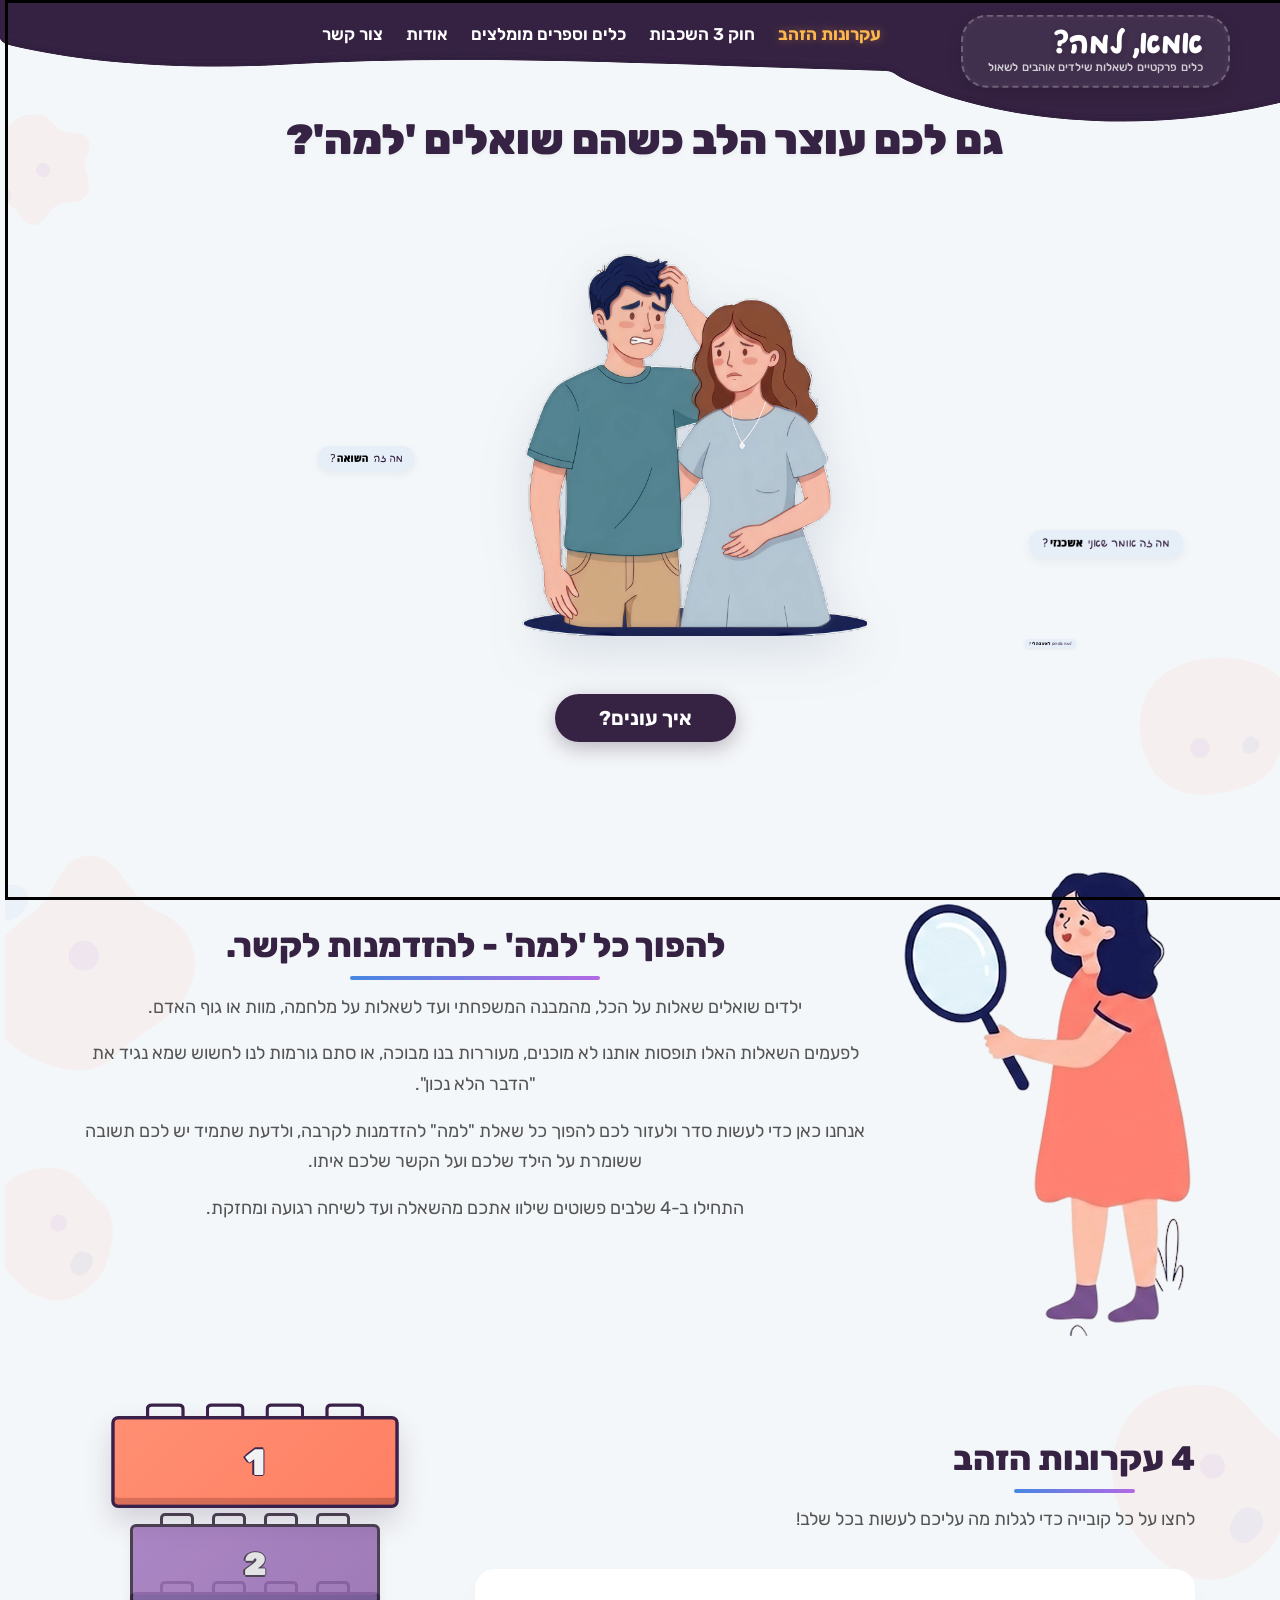
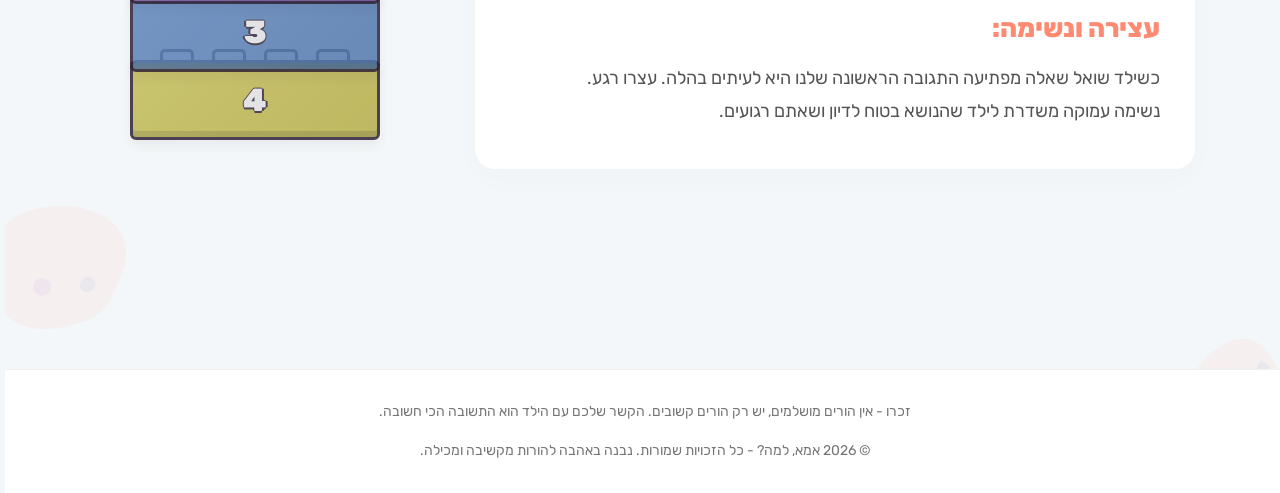
==== commit 3c69277a: "Fixed more semantix stuff and title in tools pages" ====
--- a/index.html
+++ b/index.html
@@ -203,7 +203,7 @@
             <h1 class="hero-title">גם לכם עוצר הלב כשהם שואלים 'למה'?</h1>
 
             <div class="mobile-parents-container">
-                <img src="images/parents.png" alt="" class="mobile-parents-img" />
+                <img src="images/parents.png" alt="הורים" class="mobile-parents-img" />
             </div>
 
             <main id="bubble-field" class="bubble-field-container">
@@ -235,7 +235,7 @@
 
                     <!-- Center Parents Image -->
                     <div class="hero-parents-center">
-                        <img src="images/parents.png" alt="" class="hero-parents-img" />
+                        <img src="images/parents.png" alt="הורים" class="hero-parents-img" />
                     </div>
 
                     <!-- Right Side Speech Bubbles (6 bubbles) -->
@@ -277,7 +277,7 @@
         <!-- סקשן 1: אודות ו-4 הדיברות -->
         <section id="commandments" class="below-the-fold-section explanation-section">
             <div class="explanation-header-container">
-                <div class="explanation-text-content">
+                <article class="explanation-text-content">
                     <h2 class="explanation-title">להפוך כל 'למה' - להזדמנות לקשר.</h2>
                     <div class="explanation-paragraphs">
                         <p>ילדים שואלים שאלות על הכל, מהמבנה המשפחתי ועד לשאלות על מלחמה, מוות או גוף האדם.</p>
@@ -287,10 +287,10 @@
                             תשובה ששומרת על הילד שלכם ועל הקשר שלכם איתו.</p>
                         <p>התחילו ב-4 שלבים פשוטים שילוו אתכם מהשאלה ועד לשיחה רגועה ומחזקת.</p>
                     </div>
-                </div>
+                </article>
 
                 <div class="explanation-character-container">
-                    <img src="images/girl in red.png" alt="" class="girl-illustration" />
+                    <img src="images/girl in red.png" alt="איור של ילדה קשובה" class="girl-illustration" />
                 </div>
             </div>
         </section>
@@ -305,11 +305,11 @@
                     <h2 class="lego-section-title">4 עקרונות הזהב</h2>
                     <p class="lego-section-subtitle">לחצו על כל קובייה כדי לגלות מה עליכם לעשות בכל שלב!</p>
 
-                    <div class="lego-text-container" id="lego-text-container">
+                    <article class="lego-text-container" id="lego-text-container">
                         <h3 class="lego-text-title" id="lego-text-title">עצירה ונשימה:</h3>
                         <p class="lego-text-desc" id="lego-text-desc">כשילד שואל שאלה מפתיעה התגובה הראשונה שלנו היא
                             לעיתים בהלה. עצרו רגע.<br>נשימה עמוקה משדרת לילד שהנושא בטוח לדיון ושאתם רגועים.</p>
-                    </div>
+                    </article>
                 </div>
 
                 <!-- Left Column: LEGO Brick Tower (RTL: appears left) -->
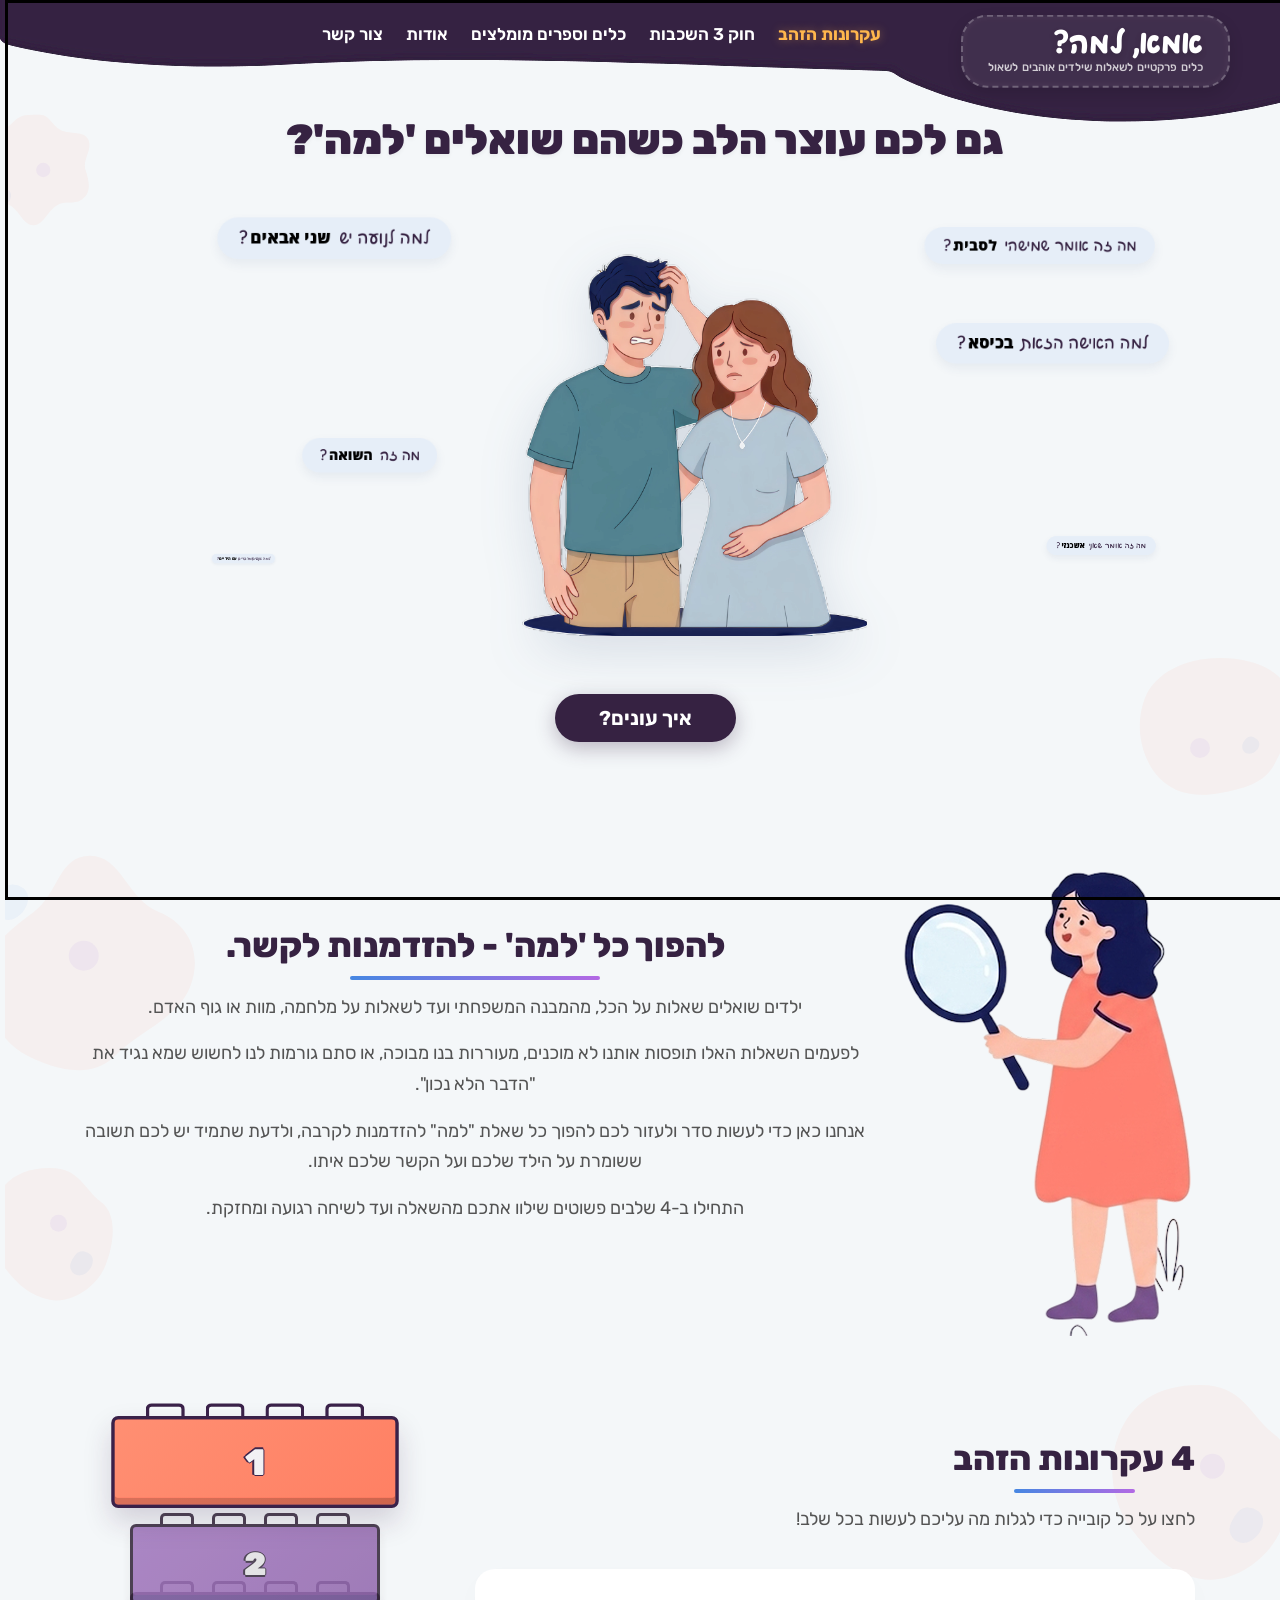
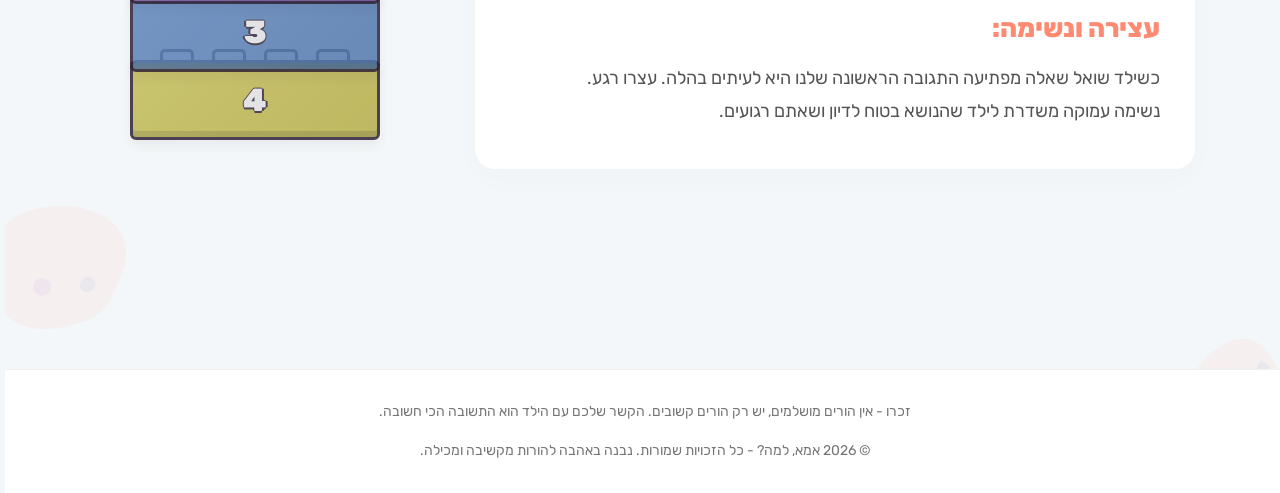
==== commit 0e130ef6: "Reconciled branch with origin/main, keeping semantic tags and accessibility fixes" ====
--- a/index.html
+++ b/index.html
@@ -203,7 +203,7 @@
             <h1 class="hero-title">גם לכם עוצר הלב כשהם שואלים 'למה'?</h1>
 
             <div class="mobile-parents-container">
-                <img src="images/parents.png" alt="הורים" class="mobile-parents-img" />
+                <img src="images/parents.png" alt="" class="mobile-parents-img" />
             </div>
 
             <main id="bubble-field" class="bubble-field-container">
@@ -235,7 +235,7 @@
 
                     <!-- Center Parents Image -->
                     <div class="hero-parents-center">
-                        <img src="images/parents.png" alt="הורים" class="hero-parents-img" />
+                        <img src="images/parents.png" alt="" class="hero-parents-img" />
                     </div>
 
                     <!-- Right Side Speech Bubbles (6 bubbles) -->
@@ -290,7 +290,7 @@
                 </article>
 
                 <div class="explanation-character-container">
-                    <img src="images/girl in red.png" alt="איור של ילדה קשובה" class="girl-illustration" />
+                    <img src="images/girl in red.png" alt="" class="girl-illustration" />
                 </div>
             </div>
         </section>
